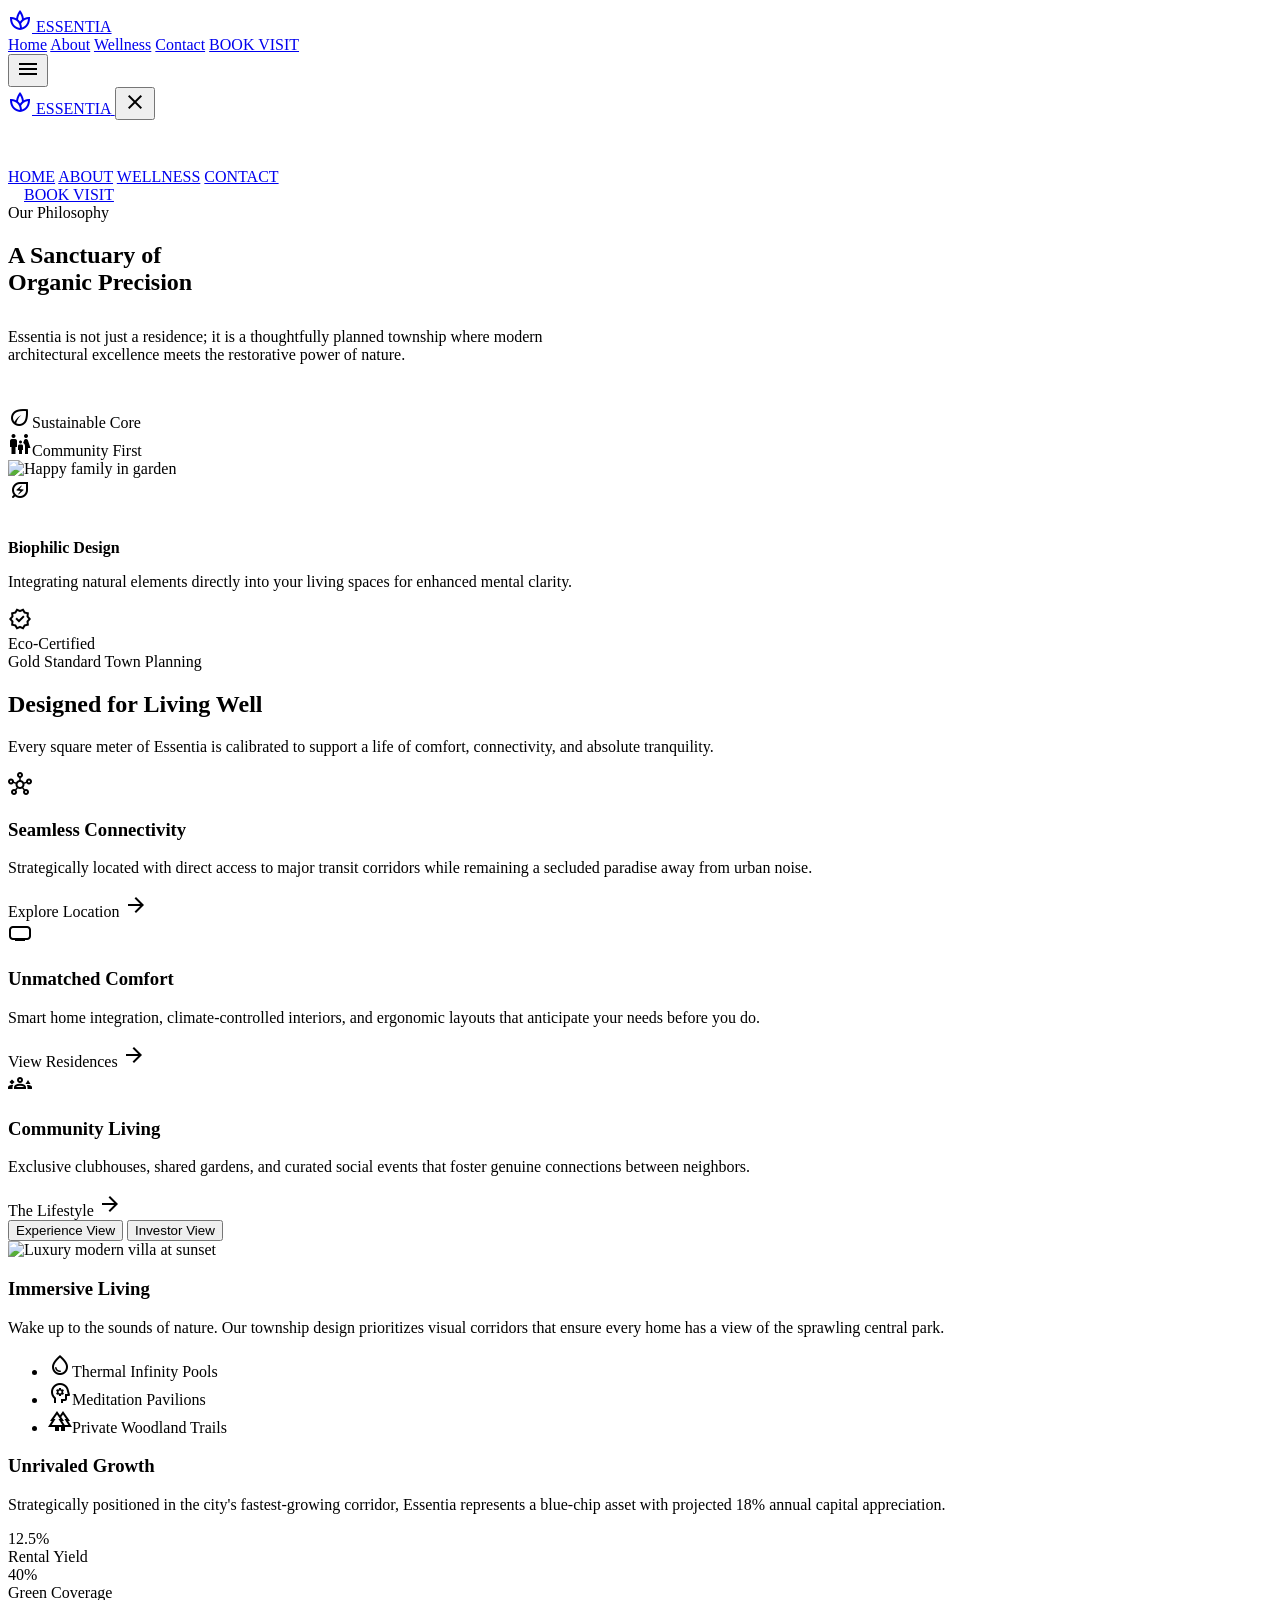
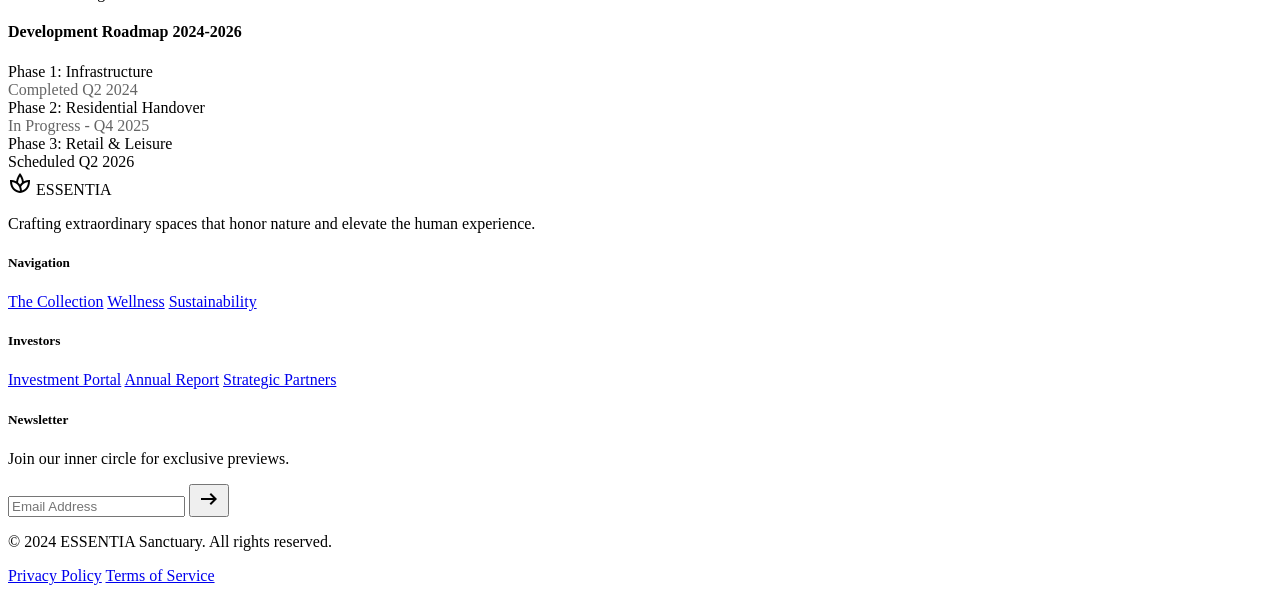
==== About.html @ ce17d2ce "Intial Commit" ====
<!DOCTYPE html>
<html lang="en">
<head>
  <meta charset="utf-8">
  <meta name="viewport" content="width=device-width, initial-scale=1.0">
  <title>ESSENTIA - Thoughtfully Planned Sanctuary</title>
  <!-- Design reference: assets/images/about.png -->
  <link rel="preconnect" href="https://fonts.googleapis.com">
  <link rel="preconnect" href="https://fonts.gstatic.com" crossorigin>
  <link href="https://fonts.googleapis.com/css2?family=Playfair+Display:wght@600;700&family=Montserrat:wght@400;500;600&display=swap" rel="stylesheet">
  <link href="https://fonts.googleapis.com/css2?family=Material+Symbols+Outlined:wght,FILL@100..700,0..1&display=swap" rel="stylesheet">
  <link rel="stylesheet" href="style.css">
</head>
<body class="page-about" data-page="about">

  <header class="site-header glass-nav">
    <nav class="nav-inner" aria-label="Main navigation">
      <a href="index.html" class="nav-logo">
        <span class="material-symbols-outlined icon-md text-primary">spa</span>
        <span class="nav-brand text-headline-md" style="font-size: var(--text-headline-md);">ESSENTIA</span>
      </a>
      <div class="nav-links">
        <a href="index.html" class="nav-link">Home</a>
        <a href="About.html" class="nav-link is-active">About</a>
        <a href="Amenities.html" class="nav-link">Wellness</a>
        <a href="contanct.html" class="nav-link">Contact</a>
        <a href="contanct.html" class="btn btn-primary nav-cta">BOOK VISIT</a>
      </div>
      <button type="button" class="menu-toggle" id="menu-toggle" aria-label="Open menu">
        <span class="material-symbols-outlined icon-md">menu</span>
      </button>
    </nav>
  </header>

  <div class="mobile-drawer" id="mobile-drawer">
    <div class="drawer-backdrop" id="drawer-backdrop"></div>
    <div class="drawer-panel" id="drawer-panel">
      <div>
        <div class="flex justify-between items-center" style="margin-bottom: 48px;">
          <a href="index.html" class="nav-logo">
            <span class="material-symbols-outlined icon-md text-primary">spa</span>
            <span class="nav-brand nav-brand--sm">ESSENTIA</span>
          </a>
          <button type="button" class="drawer-close" id="drawer-close" aria-label="Close menu">
            <span class="material-symbols-outlined icon-md">close</span>
          </button>
        </div>
        <nav class="drawer-nav">
          <a href="index.html" class="nav-link">HOME</a>
          <a href="About.html" class="nav-link is-active">ABOUT</a>
          <a href="Amenities.html" class="nav-link">WELLNESS</a>
          <a href="contanct.html" class="nav-link">CONTACT</a>
        </nav>
      </div>
      <a href="contanct.html" class="btn btn-primary" style="width:100%; padding: 16px;">BOOK VISIT</a>
    </div>
  </div>

  <main>
    <section class="container about-hero-grid" aria-labelledby="about-hero-heading">
      <div class="about-hero__text">
        <span class="text-label text-gold uppercase tracking-widest" style="display:block; margin-bottom: 16px;">Our Philosophy</span>
        <h1 id="about-hero-heading" class="text-display-lg text-primary" style="margin-bottom: 32px;">
          A Sanctuary of <br>
          <span class="italic font-light">Organic Precision</span>
        </h1>
        <p class="text-body-lg text-muted" style="max-width: 36rem; margin-bottom: 40px;">Essentia is not just a residence; it is a thoughtfully planned township where modern architectural excellence meets the restorative power of nature.</p>
        <div class="about-hero__badges">
          <div class="badge-pill"><span class="material-symbols-outlined text-primary">eco</span><span class="text-label">Sustainable Core</span></div>
          <div class="badge-pill"><span class="material-symbols-outlined text-primary">family_restroom</span><span class="text-label">Community First</span></div>
        </div>
      </div>
      <div class="about-visual">
        <div class="about-visual__frame">
          <img src="https://lh3.googleusercontent.com/aida-public/[base64]" alt="Happy family in garden">
          <div class="hero-gradient inset-0 absolute"></div>
        </div>
        <aside class="float-card float-card--left glass-card">
          <span class="material-symbols-outlined icon-xl text-gold" style="margin-bottom: 16px;">energy_savings_leaf</span>
          <h4 class="text-headline-md text-primary" style="font-size: var(--text-body-lg); margin-bottom: 8px;">Biophilic Design</h4>
          <p class="text-caption text-muted">Integrating natural elements directly into your living spaces for enhanced mental clarity.</p>
        </aside>
        <aside class="float-card float-card--right glass-card">
          <div class="flex items-center gap-4">
            <div class="float-card__icon-circle"><span class="material-symbols-outlined">verified</span></div>
            <div>
              <div class="text-label text-primary">Eco-Certified</div>
              <div class="text-caption text-secondary">Gold Standard Town Planning</div>
            </div>
          </div>
        </aside>
      </div>
    </section>

    <section class="pillars-section section" aria-labelledby="pillars-heading">
      <div class="container">
        <header class="pillars-header">
          <h2 id="pillars-heading" class="text-headline-lg text-primary">Designed for Living Well</h2>
          <p class="text-body-lg text-muted">Every square meter of Essentia is calibrated to support a life of comfort, connectivity, and absolute tranquility.</p>
        </header>
        <div class="grid grid-3">
          <article class="pillar-card">
            <div class="icon-circle"><span class="material-symbols-outlined icon-md">hub</span></div>
            <h3 class="text-headline-md text-primary">Seamless Connectivity</h3>
            <p class="text-body-md">Strategically located with direct access to major transit corridors while remaining a secluded paradise away from urban noise.</p>
            <div class="pillar-link">Explore Location <span class="material-symbols-outlined">arrow_forward</span></div>
          </article>
          <article class="pillar-card">
            <div class="icon-circle"><span class="material-symbols-outlined icon-md">home_max</span></div>
            <h3 class="text-headline-md text-primary">Unmatched Comfort</h3>
            <p class="text-body-md">Smart home integration, climate-controlled interiors, and ergonomic layouts that anticipate your needs before you do.</p>
            <div class="pillar-link">View Residences <span class="material-symbols-outlined">arrow_forward</span></div>
          </article>
          <article class="pillar-card">
            <div class="icon-circle"><span class="material-symbols-outlined icon-md">groups_3</span></div>
            <h3 class="text-headline-md text-primary">Community Living</h3>
            <p class="text-body-md">Exclusive clubhouses, shared gardens, and curated social events that foster genuine connections between neighbors.</p>
            <div class="pillar-link">The Lifestyle <span class="material-symbols-outlined">arrow_forward</span></div>
          </article>
        </div>
      </div>
    </section>

    <section class="about-toggle-section" aria-labelledby="toggle-heading">
      <div class="flex flex-col items-center">
        <div class="toggle-slider-wrap">
          <div class="toggle-slider-bg" id="toggle-bg"></div>
          <button type="button" class="toggle-slider-btn is-active" id="btn-experience">Experience View</button>
          <button type="button" class="toggle-slider-btn" id="btn-investor">Investor View</button>
        </div>
        <div class="toggle-split w-full" id="content-experience">
          <div class="toggle-split__image">
            <img src="https://lh3.googleusercontent.com/aida-public/[base64]" alt="Luxury modern villa at sunset">
          </div>
          <div class="toggle-split__content toggle-split__content--pad">
            <h3 class="text-headline-lg text-primary">Immersive Living</h3>
            <p class="text-body-lg text-muted">Wake up to the sounds of nature. Our township design prioritizes visual corridors that ensure every home has a view of the sprawling central park.</p>
            <ul class="feature-list">
              <li><span class="material-symbols-outlined text-gold">water_drop</span><span class="text-body-md">Thermal Infinity Pools</span></li>
              <li><span class="material-symbols-outlined text-gold">psychology</span><span class="text-body-md">Meditation Pavilions</span></li>
              <li><span class="material-symbols-outlined text-gold">forest</span><span class="text-body-md">Private Woodland Trails</span></li>
            </ul>
          </div>
        </div>
        <div class="toggle-split w-full is-hidden" id="content-investor">
          <div class="toggle-split__content toggle-split__text-col toggle-split__content--pad-right">
            <h3 class="text-headline-lg text-primary">Unrivaled Growth</h3>
            <p class="text-body-lg text-muted">Strategically positioned in the city's fastest-growing corridor, Essentia represents a blue-chip asset with projected 18% annual capital appreciation.</p>
            <div class="investor-stats">
              <div class="investor-stat-box"><div class="value">12.5%</div><div class="text-caption text-muted uppercase">Rental Yield</div></div>
              <div class="investor-stat-box"><div class="value">40%</div><div class="text-caption text-muted uppercase">Green Coverage</div></div>
            </div>
          </div>
          <div class="toggle-split__image toggle-split__image-col">
            <div class="roadmap-panel">
              <div class="roadmap-inner">
                <h4 class="text-label">Development Roadmap 2024-2026</h4>
                <div class="timeline-item">
                  <span class="timeline-dot"></span>
                  <div class="timeline-title text-label">Phase 1: Infrastructure</div>
                  <div class="text-caption" style="opacity:0.6;">Completed Q2 2024</div>
                </div>
                <div class="timeline-item is-active">
                  <span class="timeline-dot"></span>
                  <div class="timeline-title text-label">Phase 2: Residential Handover</div>
                  <div class="text-caption" style="opacity:0.6;">In Progress - Q4 2025</div>
                </div>
                <div class="timeline-item is-dim">
                  <span class="timeline-dot"></span>
                  <div class="timeline-title text-label">Phase 3: Retail &amp; Leisure</div>
                  <div class="text-caption">Scheduled Q2 2026</div>
                </div>
              </div>
            </div>
          </div>
        </div>
      </div>
    </section>
  </main>

  <footer class="site-footer">
    <div class="container footer-grid grid grid-footer">
      <div class="flex flex-col gap-6">
        <div class="nav-logo">
          <span class="material-symbols-outlined icon-sm text-primary">spa</span>
          <span class="text-headline-md text-primary">ESSENTIA</span>
        </div>
        <p class="text-body-md text-secondary">Crafting extraordinary spaces that honor nature and elevate the human experience.</p>
      </div>
      <div>
        <h5 class="text-label text-primary">Navigation</h5>
        <nav class="flex flex-col gap-2" style="margin-top: 16px;">
          <a href="index.html" class="text-body-md text-secondary">The Collection</a>
          <a href="Amenities.html" class="text-body-md text-secondary">Wellness</a>
          <a href="About.html" class="text-body-md text-secondary">Sustainability</a>
        </nav>
      </div>
      <div>
        <h5 class="text-label text-primary">Investors</h5>
        <nav class="flex flex-col gap-2" style="margin-top: 16px;">
          <a href="#" class="text-body-md text-secondary">Investment Portal</a>
          <a href="#" class="text-body-md text-secondary">Annual Report</a>
          <a href="#" class="text-body-md text-secondary">Strategic Partners</a>
        </nav>
      </div>
      <div>
        <h5 class="text-label text-primary">Newsletter</h5>
        <p class="text-caption text-secondary" style="margin: 16px 0;">Join our inner circle for exclusive previews.</p>
        <div class="footer-input-wrap">
          <input type="email" class="footer-input" placeholder="Email Address" aria-label="Email">
          <button type="button" class="footer-input-btn"><span class="material-symbols-outlined">arrow_right_alt</span></button>
        </div>
      </div>
    </div>
    <div class="container footer-bottom footer-bottom--flex">
      <p class="text-caption text-secondary">© 2024 ESSENTIA Sanctuary. All rights reserved.</p>
      <div class="flex gap-6">
        <a href="#" class="text-caption text-secondary">Privacy Policy</a>
        <a href="#" class="text-caption text-secondary">Terms of Service</a>
      </div>
    </div>
  </footer>

  <script src="script.js"></script>
</body>
</html>
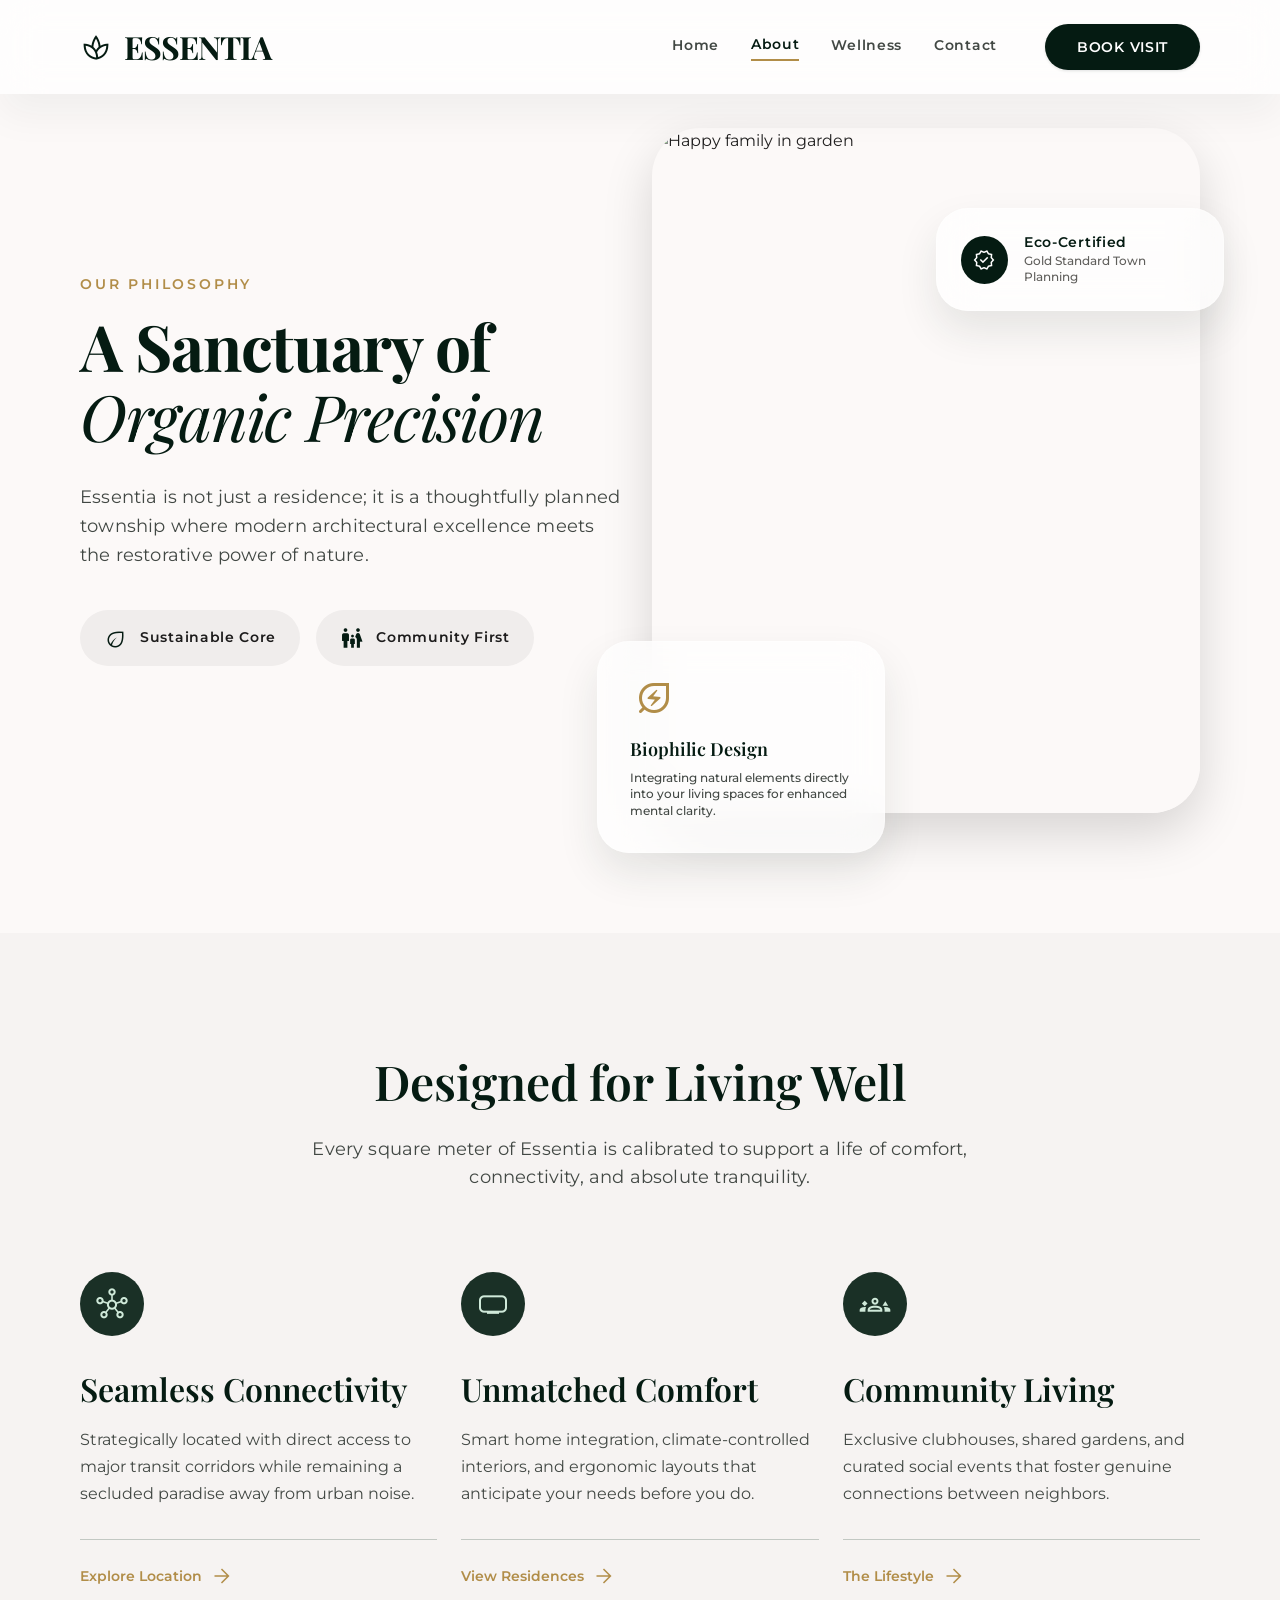
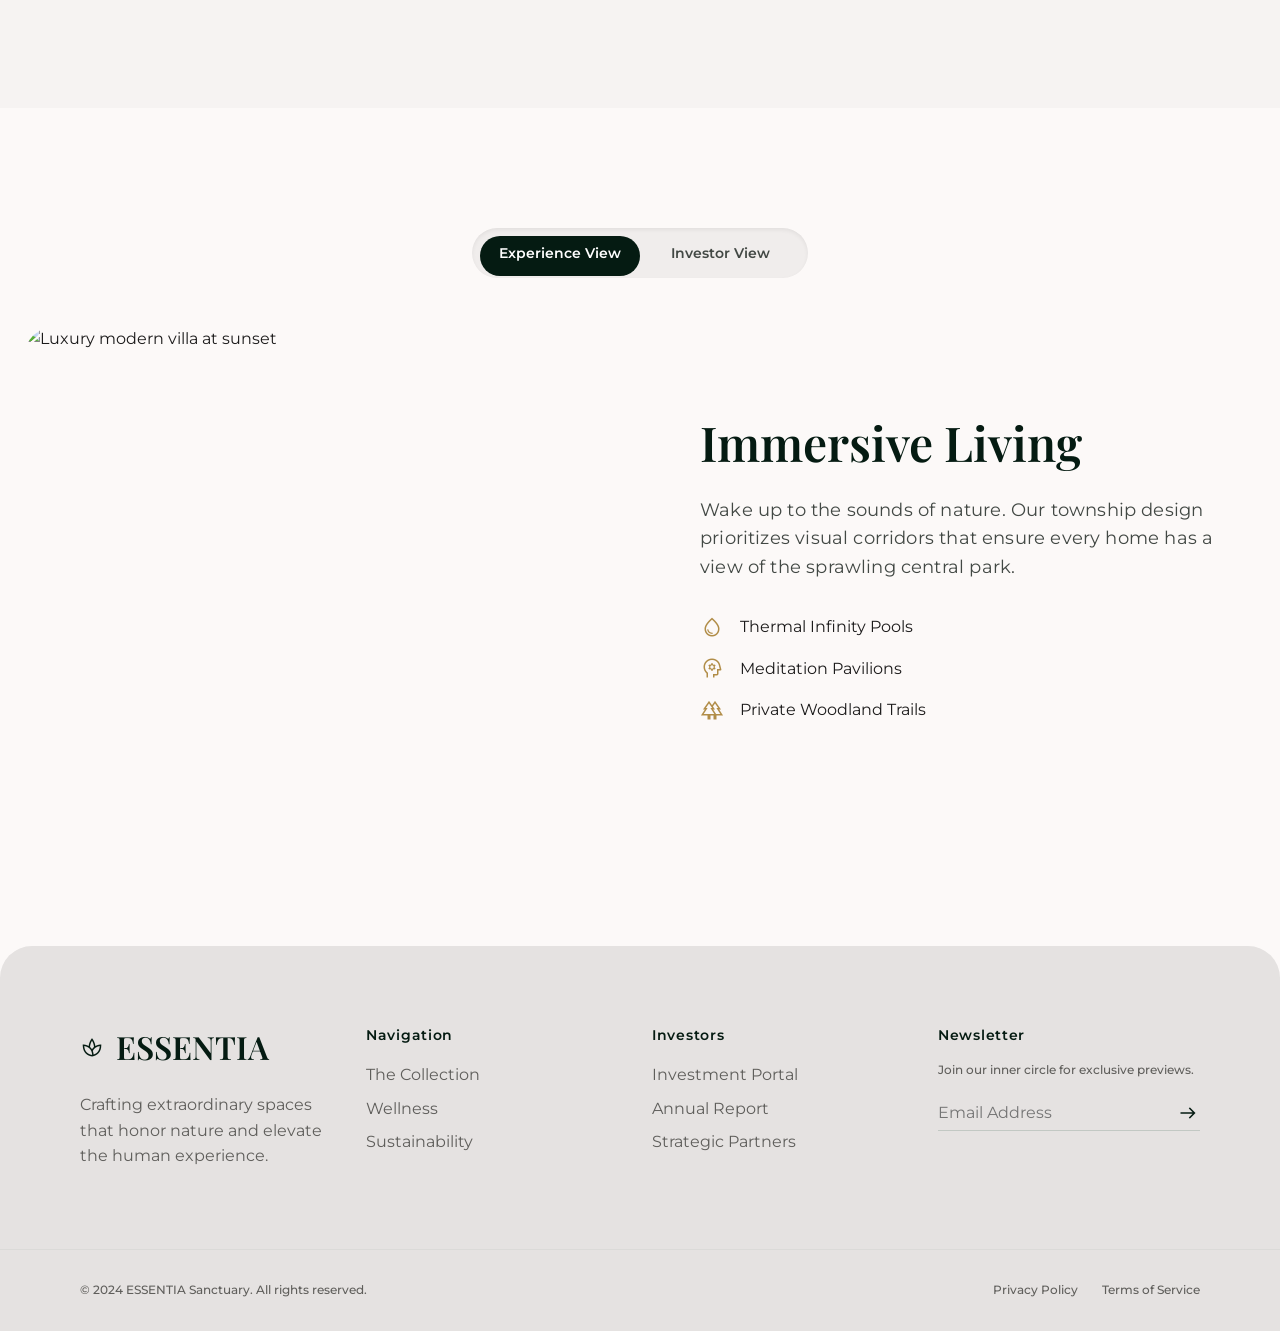
==== commit 3ea78308: "Added css links" ====
--- a/About.html
+++ b/About.html
@@ -9,7 +9,7 @@
   <link rel="preconnect" href="https://fonts.gstatic.com" crossorigin>
   <link href="https://fonts.googleapis.com/css2?family=Playfair+Display:wght@600;700&family=Montserrat:wght@400;500;600&display=swap" rel="stylesheet">
   <link href="https://fonts.googleapis.com/css2?family=Material+Symbols+Outlined:wght,FILL@100..700,0..1&display=swap" rel="stylesheet">
-  <link rel="stylesheet" href="style.css">
+  <link rel="stylesheet" href="./css/style.css">
 </head>
 <body class="page-about" data-page="about">
 
--- a/css/style.css
+++ b/css/style.css
@@ -0,0 +1,1925 @@
+/* ============================================
+   ESSENTIA — Plain CSS (Stitch / Figma design)
+   Reference mockups: assets/images/home.png,
+   about.png, Amenities.png, contanct.png
+   ============================================ */
+
+/* --- Design tokens --- */
+:root {
+  --surface: #fcf9f8;
+  --background: #fcf9f8;
+  --surface-container-low: #f6f3f2;
+  --surface-container: #f0edec;
+  --surface-container-high: #ebe7e7;
+  --surface-container-highest: #e5e2e1;
+  --on-surface: #1c1b1b;
+  --on-surface-variant: #424844;
+  --on-background: #1c1b1b;
+  --primary: #051b12;
+  --on-primary: #ffffff;
+  --primary-container: #1a3026;
+  --on-primary-container: #80988b;
+  --primary-fixed: #cfe9d9;
+  --primary-fixed-dim: #b3ccbe;
+  --on-primary-fixed: #092016;
+  --secondary: #5f5e5b;
+  --secondary-fixed-dim: #c9c6c2;
+  --tertiary-fixed-dim: #e9c176;
+  --on-tertiary-container: #b18d48;
+  --outline: #727974;
+  --outline-variant: #c2c8c3;
+  --whatsapp: #25d366;
+
+  --font-display: "Playfair Display", Georgia, serif;
+  --font-body: "Montserrat", Arial, sans-serif;
+
+  --text-display-lg: 64px;
+  --text-display-mobile: 40px;
+  --text-headline-lg: 48px;
+  --text-headline-md: 32px;
+  --text-body-lg: 18px;
+  --text-body-md: 16px;
+  --text-label: 14px;
+  --text-caption: 12px;
+
+  --margin-mobile: 24px;
+  --margin-desktop: 80px;
+  --gutter: 24px;
+  --section-gap-lg: 120px;
+  --section-gap-md: 80px;
+  --container-max: 1440px;
+
+  --radius: 1rem;
+  --radius-lg: 2rem;
+  --radius-xl: 3rem;
+  --radius-full: 9999px;
+
+  --shadow-nav: 0 20px 40px rgba(26, 48, 38, 0.05);
+  --shadow-card: 0 20px 40px rgba(26, 48, 38, 0.1);
+  --transition: 0.3s ease;
+}
+
+/* --- Reset & base --- */
+*,
+*::before,
+*::after {
+  box-sizing: border-box;
+  margin: 0;
+  padding: 0;
+}
+
+html {
+  scroll-behavior: smooth;
+}
+
+body {
+  font-family: var(--font-body);
+  font-size: var(--text-body-md);
+  line-height: 1.6;
+  color: var(--on-surface);
+  background-color: var(--background);
+  overflow-x: hidden;
+}
+
+img {
+  max-width: 100%;
+  height: auto;
+  display: block;
+}
+
+a {
+  color: inherit;
+  text-decoration: none;
+}
+
+button,
+input,
+select {
+  font-family: inherit;
+  font-size: inherit;
+}
+
+ul {
+  list-style: none;
+}
+
+::selection {
+  background-color: var(--on-tertiary-container);
+  color: var(--on-primary);
+}
+
+/* --- Typography --- */
+.text-display-lg {
+  font-family: var(--font-display);
+  font-size: var(--text-display-mobile);
+  font-weight: 700;
+  line-height: 1.2;
+  letter-spacing: -0.01em;
+}
+
+.text-headline-lg {
+  font-family: var(--font-display);
+  font-size: var(--text-headline-lg);
+  font-weight: 600;
+  line-height: 1.2;
+}
+
+.text-headline-md {
+  font-family: var(--font-display);
+  font-size: var(--text-headline-md);
+  font-weight: 600;
+  line-height: 1.3;
+}
+
+.text-body-lg {
+  font-size: var(--text-body-lg);
+  line-height: 1.6;
+  letter-spacing: 0.01em;
+}
+
+.text-body-md {
+  font-size: var(--text-body-md);
+  line-height: 1.6;
+}
+
+.text-label {
+  font-size: var(--text-label);
+  font-weight: 600;
+  line-height: 1.4;
+  letter-spacing: 0.05em;
+}
+
+.text-caption {
+  font-size: var(--text-caption);
+  font-weight: 500;
+  line-height: 1.4;
+}
+
+.text-primary { color: var(--primary); }
+.text-secondary { color: var(--secondary); }
+.text-white { color: var(--on-primary); }
+.text-gold { color: var(--on-tertiary-container); }
+.text-muted { color: var(--on-surface-variant); }
+.text-on-primary-fixed { color: var(--primary-fixed); }
+.text-on-primary-container { color: var(--on-primary-container); }
+
+.italic { font-style: italic; }
+.font-normal { font-weight: 400; }
+.font-light { font-weight: 400; }
+.font-semibold { font-weight: 600; }
+.font-bold { font-weight: 700; }
+.uppercase { text-transform: uppercase; }
+.tracking-tight { letter-spacing: -0.02em; }
+.tracking-tighter { letter-spacing: -0.03em; }
+.tracking-widest { letter-spacing: 0.2em; }
+.tracking-wider { letter-spacing: 0.1em; }
+.text-center { text-align: center; }
+
+/* --- Icons --- */
+.material-symbols-outlined {
+  font-variation-settings: "FILL" 0, "wght" 300, "GRAD" 0, "opsz" 24;
+  display: inline-block;
+  line-height: 1;
+  vertical-align: middle;
+}
+
+.material-symbols-outlined.icon-filled {
+  font-variation-settings: "FILL" 1, "wght" 300, "GRAD" 0, "opsz" 24;
+}
+
+.icon-sm { font-size: 24px; }
+.icon-md { font-size: 32px; }
+.icon-lg { font-size: 40px; }
+.icon-xl { font-size: 48px; }
+.icon-hero { font-size: 96px; }
+
+/* --- Layout helpers --- */
+.container {
+  width: 100%;
+  max-width: var(--container-max);
+  margin-left: auto;
+  margin-right: auto;
+  padding-left: var(--margin-mobile);
+  padding-right: var(--margin-mobile);
+}
+
+.section {
+  padding-top: var(--section-gap-lg);
+  padding-bottom: var(--section-gap-lg);
+}
+
+.section-md {
+  padding-top: var(--section-gap-md);
+  padding-bottom: var(--section-gap-md);
+}
+
+.flex { display: flex; }
+.flex-col { flex-direction: column; }
+.flex-wrap { flex-wrap: wrap; }
+.items-center { align-items: center; }
+.items-end { align-items: flex-end; }
+.justify-center { justify-content: center; }
+.justify-between { justify-content: space-between; }
+.gap-2 { gap: 8px; }
+.gap-3 { gap: 12px; }
+.gap-4 { gap: 16px; }
+.gap-6 { gap: 24px; }
+.gap-8 { gap: 32px; }
+.gap-10 { gap: 40px; }
+.gap-12 { gap: 48px; }
+
+.grid {
+  display: grid;
+  gap: var(--gutter);
+}
+
+.grid-2 { grid-template-columns: 1fr; }
+.grid-3 { grid-template-columns: 1fr; }
+.grid-4 { grid-template-columns: 1fr 1fr; }
+.grid-footer { grid-template-columns: 1fr; }
+
+.is-hidden { display: none !important; }
+
+.relative { position: relative; }
+.absolute { position: absolute; }
+.inset-0 {
+  top: 0;
+  right: 0;
+  bottom: 0;
+  left: 0;
+}
+
+.w-full { width: 100%; }
+
+.about-toggle-section .toggle-split + .toggle-split {
+  margin-top: 0;
+}
+.h-full { height: 100%; }
+.min-h-screen { min-height: 100vh; }
+.overflow-hidden { overflow: hidden; }
+
+/* --- Glass & effects --- */
+.glass-card {
+  background: rgba(255, 255, 255, 0.7);
+  backdrop-filter: blur(20px);
+  -webkit-backdrop-filter: blur(20px);
+  border: 1px solid rgba(255, 255, 255, 0.3);
+}
+
+.glass-nav {
+  background: rgba(255, 255, 255, 0.7);
+  backdrop-filter: blur(20px);
+  -webkit-backdrop-filter: blur(20px);
+  box-shadow: var(--shadow-nav);
+}
+
+.hero-gradient {
+  background: linear-gradient(180deg, rgba(252, 249, 248, 0) 0%, rgba(252, 249, 248, 1) 100%);
+}
+
+.forest-gradient {
+  background:
+    radial-gradient(circle at top right, rgba(26, 48, 38, 0.03) 0%, transparent 70%),
+    radial-gradient(circle at bottom left, rgba(179, 204, 190, 0.05) 0%, transparent 70%);
+}
+
+.masterplan-texture {
+  background-image: radial-gradient(#ffffff 1px, transparent 1px);
+  background-size: 40px 40px;
+}
+
+.marker-pulse::after {
+  content: "";
+  position: absolute;
+  width: 100%;
+  height: 100%;
+  border-radius: 50%;
+  background: var(--on-tertiary-container);
+  animation: pulse 2s infinite;
+  z-index: -1;
+}
+
+@keyframes pulse {
+  0% { transform: scale(1); opacity: 0.8; }
+  100% { transform: scale(3); opacity: 0; }
+}
+
+@keyframes bounce {
+  0%, 100% { transform: translateY(0); }
+  50% { transform: translateY(-8px); }
+}
+
+@keyframes fadeIn {
+  from { opacity: 0; }
+  to { opacity: 1; }
+}
+
+.animate-bounce { animation: bounce 2s infinite; }
+.animate-fade-in { animation: fadeIn 1s ease; }
+
+/* --- Buttons --- */
+.btn {
+  display: inline-block;
+  font-size: var(--text-label);
+  font-weight: 600;
+  letter-spacing: 0.05em;
+  border: none;
+  border-radius: var(--radius-full);
+  cursor: pointer;
+  transition: all var(--transition);
+  text-align: center;
+}
+
+.btn:active { transform: scale(0.95); }
+
+.btn-primary {
+  background-color: var(--primary);
+  color: var(--on-primary);
+  padding: 12px 32px;
+  box-shadow: 0 1px 3px rgba(5, 27, 18, 0.12);
+}
+
+.btn-primary:hover {
+  background-color: var(--primary-container);
+}
+
+.btn-primary-lg {
+  padding: 20px 40px;
+}
+
+.btn-white {
+  background-color: var(--on-primary);
+  color: var(--primary);
+  padding: 20px 40px;
+  box-shadow: 0 10px 25px rgba(0, 0, 0, 0.15);
+}
+
+.btn-white:hover {
+  background-color: var(--on-tertiary-container);
+  color: var(--on-primary);
+}
+
+.btn-outline-white {
+  background: transparent;
+  color: var(--on-primary);
+  border: 1px solid rgba(255, 255, 255, 0.5);
+  padding: 20px 40px;
+  backdrop-filter: blur(12px);
+}
+
+.btn-outline-white:hover {
+  background: rgba(255, 255, 255, 0.1);
+}
+
+.btn-outline-gold {
+  background: transparent;
+  color: var(--on-tertiary-container);
+  border: 2px solid var(--on-tertiary-container);
+  padding: 20px 48px;
+  font-size: var(--text-body-lg);
+}
+
+.btn-outline-gold:hover {
+  background-color: var(--on-tertiary-container);
+  color: var(--primary);
+}
+
+.btn-whatsapp {
+  background-color: var(--whatsapp);
+  color: var(--on-primary);
+  padding: 16px 32px;
+  display: inline-flex;
+  align-items: center;
+  gap: 12px;
+  box-shadow: 0 10px 25px rgba(37, 211, 102, 0.3);
+}
+
+.btn-whatsapp:hover {
+  box-shadow: 0 10px 30px rgba(37, 211, 102, 0.4);
+}
+
+.btn-call {
+  background: var(--on-primary);
+  color: var(--primary);
+  border: 1px solid rgba(5, 27, 18, 0.1);
+  padding: 16px 32px;
+  display: inline-flex;
+  align-items: center;
+  gap: 12px;
+  box-shadow: 0 1px 4px rgba(0, 0, 0, 0.08);
+}
+
+.btn-submit {
+  width: 100%;
+  background-color: var(--primary);
+  color: var(--on-primary);
+  padding: 20px;
+  border-radius: var(--radius);
+  text-transform: uppercase;
+  letter-spacing: 0.1em;
+  margin-top: 32px;
+}
+
+.btn-submit:hover {
+  background-color: var(--primary-container);
+}
+
+/* --- Header & navigation --- */
+.site-header {
+  position: fixed;
+  top: 0;
+  left: 0;
+  width: 100%;
+  z-index: 100;
+}
+
+.site-header.scrolled {
+  box-shadow: var(--shadow-nav);
+}
+
+.site-header.scrolled .nav-inner {
+  padding-top: 16px;
+  padding-bottom: 16px;
+}
+
+.nav-inner {
+  display: flex;
+  justify-content: space-between;
+  align-items: center;
+  padding: 16px var(--margin-mobile);
+  max-width: var(--container-max);
+  margin: 0 auto;
+  transition: padding var(--transition);
+}
+
+.nav-logo {
+  display: flex;
+  align-items: center;
+  gap: 12px;
+}
+
+.nav-logo img {
+  width: 40px;
+  height: 40px;
+  object-fit: contain;
+}
+
+.nav-logo--sm img {
+  width: 32px;
+  height: 32px;
+}
+
+.nav-brand {
+  font-family: var(--font-display);
+  font-size: var(--text-display-mobile);
+  font-weight: 700;
+  letter-spacing: -0.03em;
+  color: var(--primary);
+}
+
+.nav-brand--sm {
+  font-size: 24px;
+}
+
+.nav-brand--contact {
+  font-size: 28px;
+}
+
+.nav-links {
+  display: none;
+  align-items: center;
+  gap: 32px;
+}
+
+.nav-link {
+  font-size: var(--text-label);
+  font-weight: 600;
+  letter-spacing: 0.05em;
+  color: var(--on-surface-variant);
+  transition: color var(--transition);
+  padding-bottom: 4px;
+}
+
+.nav-link:hover {
+  color: var(--on-tertiary-container);
+}
+
+.nav-link.is-active {
+  color: var(--primary);
+  border-bottom: 2px solid var(--on-tertiary-container);
+}
+
+.nav-cta {
+  margin-left: 16px;
+}
+
+.menu-toggle {
+  display: block;
+  background: none;
+  border: none;
+  color: var(--primary);
+  padding: 8px;
+  cursor: pointer;
+}
+
+/* Mobile drawer */
+.mobile-drawer {
+  position: fixed;
+  inset: 0;
+  z-index: 200;
+  display: flex;
+  justify-content: flex-end;
+  pointer-events: none;
+  opacity: 0;
+  transition: opacity var(--transition);
+}
+
+.mobile-drawer.is-open {
+  pointer-events: auto;
+  opacity: 1;
+}
+
+.drawer-backdrop {
+  position: absolute;
+  inset: 0;
+  background: rgba(5, 27, 18, 0.2);
+  backdrop-filter: blur(4px);
+  cursor: pointer;
+}
+
+.drawer-panel {
+  position: relative;
+  width: 80%;
+  max-width: 384px;
+  height: 100%;
+  background: var(--surface);
+  box-shadow: -10px 0 40px rgba(0, 0, 0, 0.15);
+  padding: 32px;
+  display: flex;
+  flex-direction: column;
+  justify-content: space-between;
+  transform: translateX(100%);
+  transition: transform var(--transition);
+}
+
+.mobile-drawer.is-open .drawer-panel {
+  transform: translateX(0);
+}
+
+.drawer-nav {
+  display: flex;
+  flex-direction: column;
+  gap: 24px;
+}
+
+.drawer-nav .nav-link {
+  align-self: flex-start;
+}
+
+.drawer-close {
+  background: none;
+  border: none;
+  color: var(--primary);
+  padding: 8px;
+  cursor: pointer;
+}
+
+/* --- Footer --- */
+.site-footer {
+  background-color: var(--surface-container-highest);
+  border-radius: var(--radius-lg) var(--radius-lg) 0 0;
+}
+
+.site-footer--dark {
+  background-color: var(--primary-container);
+}
+
+.footer-grid {
+  padding-top: var(--section-gap-md);
+  padding-bottom: var(--section-gap-md);
+}
+
+.footer-bottom {
+  border-top: 1px solid rgba(194, 200, 195, 0.3);
+  padding: 32px var(--margin-mobile);
+  text-align: center;
+}
+
+.footer-bottom--flex {
+  display: flex;
+  flex-direction: column;
+  align-items: center;
+  gap: 16px;
+}
+
+.footer-input-wrap {
+  position: relative;
+}
+
+.footer-input {
+  width: 100%;
+  background: transparent;
+  border: none;
+  border-bottom: 1px solid var(--outline-variant);
+  padding: 8px 32px 8px 0;
+  outline: none;
+}
+
+.footer-input:focus {
+  border-bottom-color: var(--on-tertiary-container);
+}
+
+.footer-input-btn {
+  position: absolute;
+  right: 0;
+  top: 50%;
+  transform: translateY(-50%);
+  background: none;
+  border: none;
+  color: var(--primary);
+  cursor: pointer;
+}
+
+/* --- Forms --- */
+.form-card {
+  padding: 24px;
+  border-radius: var(--radius-xl);
+  border: 1px solid rgba(255, 255, 255, 0.4);
+  box-shadow: 0 20px 50px rgba(26, 48, 38, 0.12);
+}
+
+.form-group {
+  margin-bottom: 32px;
+}
+
+.form-group label {
+  display: block;
+  font-size: var(--text-label);
+  font-weight: 600;
+  color: var(--on-tertiary-container);
+  margin-bottom: 8px;
+  letter-spacing: 0.05em;
+}
+
+.form-input {
+  width: 100%;
+  background: transparent;
+  border: none;
+  border-bottom: 1px solid var(--outline-variant);
+  padding: 12px 0;
+  color: var(--primary);
+  outline: none;
+  transition: border-color var(--transition), box-shadow var(--transition);
+}
+
+.form-input:focus {
+  border-bottom-color: var(--on-tertiary-container);
+  box-shadow: 0 4px 6px -1px rgba(177, 141, 72, 0.1);
+}
+
+.form-input::placeholder {
+  color: rgba(114, 121, 116, 0.5);
+}
+
+.form-select-wrap {
+  position: relative;
+}
+
+.form-select {
+  appearance: none;
+  cursor: pointer;
+  padding-right: 32px;
+}
+
+.select-arrow {
+  position: absolute;
+  right: 0;
+  bottom: 12px;
+  pointer-events: none;
+  color: var(--outline);
+}
+
+/* --- Toggle (Experience / Investor) --- */
+.toggle-pill {
+  display: inline-flex;
+  padding: 4px;
+  background: var(--on-primary);
+  border-radius: var(--radius-full);
+  box-shadow: inset 0 2px 4px rgba(0, 0, 0, 0.06);
+  margin-bottom: 48px;
+}
+
+.toggle-pill--surface {
+  background: var(--surface-container);
+}
+
+.toggle-btn {
+  padding: 12px 32px;
+  border: none;
+  border-radius: var(--radius-full);
+  background: transparent;
+  color: var(--on-surface-variant);
+  font-size: var(--text-label);
+  font-weight: 600;
+  cursor: pointer;
+  transition: all var(--transition);
+}
+
+.toggle-btn.is-active {
+  background: var(--primary);
+  color: var(--on-primary);
+  box-shadow: 0 2px 8px rgba(5, 27, 18, 0.2);
+}
+
+.toggle-slider-wrap {
+  display: inline-flex;
+  position: relative;
+  padding: 8px;
+  background: var(--surface-container);
+  border-radius: var(--radius-full);
+  box-shadow: inset 0 2px 4px rgba(0, 0, 0, 0.06);
+  margin-bottom: 48px;
+}
+
+.toggle-slider-bg {
+  position: absolute;
+  height: 40px;
+  width: 160px;
+  background: var(--primary);
+  border-radius: var(--radius-full);
+  top: 8px;
+  left: 8px;
+  transition: transform 0.5s ease;
+}
+
+.toggle-slider-bg.is-investor {
+  transform: translateX(100%);
+}
+
+.toggle-slider-btn {
+  position: relative;
+  z-index: 1;
+  width: 160px;
+  padding: 8px 0;
+  border: none;
+  background: transparent;
+  font-size: var(--text-label);
+  font-weight: 600;
+  cursor: pointer;
+  transition: color 0.5s ease;
+}
+
+.toggle-slider-btn.is-active {
+  color: var(--on-primary);
+}
+
+.toggle-slider-btn:not(.is-active) {
+  color: var(--on-surface-variant);
+}
+
+.toggle-content {
+  transition: opacity 0.5s ease, transform 0.5s ease;
+}
+
+.toggle-content.is-fading {
+  opacity: 0;
+  transform: translateY(10px);
+}
+
+/* Masterplan mini toggle */
+.masterplan-toggle {
+  display: flex;
+  padding: 4px;
+  background: rgba(5, 27, 18, 0.4);
+  border-radius: var(--radius-full);
+  border: 1px solid rgba(128, 152, 139, 0.2);
+}
+
+.masterplan-toggle .toggle-btn.is-active {
+  background: var(--on-tertiary-container);
+  color: var(--on-primary);
+}
+
+.masterplan-toggle .toggle-btn:not(.is-active) {
+  color: var(--on-primary-container);
+}
+
+/* ========== HOME PAGE ========== */
+.page-home {
+  background-color: var(--surface);
+}
+
+.hero {
+  position: relative;
+  height: 100vh;
+  width: 100%;
+  display: flex;
+  flex-direction: column;
+  justify-content: center;
+  align-items: center;
+  overflow: hidden;
+}
+
+.hero__bg {
+  position: absolute;
+  inset: 0;
+  z-index: 0;
+}
+
+.hero__bg img {
+  width: 100%;
+  height: 100%;
+  object-fit: cover;
+}
+
+.hero__overlay {
+  position: absolute;
+  inset: 0;
+  background: linear-gradient(
+    to bottom,
+    rgba(5, 27, 18, 0.4),
+    transparent,
+    rgba(5, 27, 18, 0.6)
+  );
+  z-index: 1;
+}
+
+.hero__content {
+  position: relative;
+  z-index: 2;
+  text-align: center;
+  padding: 0 var(--margin-mobile);
+  max-width: 896px;
+}
+
+.hero__eyebrow {
+  display: inline-block;
+  font-size: var(--text-label);
+  color: rgba(255, 255, 255, 0.9);
+  letter-spacing: 0.4em;
+  margin-bottom: 24px;
+}
+
+.hero__title {
+  font-family: var(--font-display);
+  font-size: var(--text-display-mobile);
+  font-weight: 700;
+  color: var(--on-primary);
+  line-height: 1.2;
+  margin-bottom: 16px;
+}
+
+.hero__subtitle {
+  font-size: var(--text-body-lg);
+  color: rgba(255, 255, 255, 0.8);
+  margin-bottom: 48px;
+  max-width: 672px;
+  margin-left: auto;
+  margin-right: auto;
+}
+
+.hero__actions {
+  display: flex;
+  flex-direction: column;
+  gap: 16px;
+  align-items: center;
+}
+
+.hero__scroll {
+  position: absolute;
+  bottom: 40px;
+  left: 50%;
+  transform: translateX(-50%);
+  display: flex;
+  flex-direction: column;
+  align-items: center;
+  gap: 8px;
+  color: rgba(255, 255, 255, 0.6);
+  z-index: 2;
+}
+
+/* Bento grid */
+.bento-section .section-header {
+  text-align: center;
+  margin-bottom: 64px;
+}
+
+.bento-section .section-header h2 {
+  margin-bottom: 16px;
+}
+
+.bento-section .section-header p {
+  max-width: 576px;
+  margin: 0 auto;
+}
+
+.bento-grid {
+  display: grid;
+  grid-template-columns: 1fr;
+  gap: var(--gutter);
+}
+
+.bento-card {
+  border-radius: var(--radius-lg);
+  padding: 40px;
+  display: flex;
+  flex-direction: column;
+  justify-content: space-between;
+  min-height: 400px;
+  overflow: hidden;
+}
+
+.bento-card--light {
+  background: var(--surface-container-low);
+}
+
+.bento-card--dark {
+  background: var(--primary-container);
+  color: var(--on-primary);
+}
+
+.bento-card--dark p {
+  color: var(--primary-fixed-dim);
+}
+
+.bento-card__img-wrap {
+  margin-top: 32px;
+  height: 192px;
+  border-radius: var(--radius-lg);
+  overflow: hidden;
+}
+
+.bento-card__img-wrap img {
+  width: 100%;
+  height: 100%;
+  object-fit: cover;
+  transition: transform 0.7s ease;
+}
+
+.bento-card:hover .bento-card__img-wrap img {
+  transform: scale(1.05);
+}
+
+.bento-card__list {
+  display: flex;
+  flex-direction: column;
+  gap: 16px;
+}
+
+.bento-card__list li {
+  display: flex;
+  align-items: center;
+  gap: 12px;
+}
+
+.bento-wide {
+  grid-column: 1;
+  padding: 48px;
+  position: relative;
+  border: 1px solid rgba(194, 200, 195, 0.3);
+}
+
+.bento-wide__inner {
+  position: relative;
+  z-index: 1;
+  display: flex;
+  flex-direction: column;
+  align-items: center;
+  gap: 48px;
+}
+
+.bento-wide__blob {
+  position: absolute;
+  right: -80px;
+  bottom: -80px;
+  width: 320px;
+  height: 320px;
+  background: rgba(5, 27, 18, 0.05);
+  border-radius: 50%;
+  filter: blur(48px);
+}
+
+.bento-wide__hub {
+  width: 256px;
+  height: 256px;
+  background: rgba(5, 27, 18, 0.05);
+  border-radius: 50%;
+  display: flex;
+  align-items: center;
+  justify-content: center;
+  animation: pulse 3s ease-in-out infinite;
+}
+
+.bento-wide__hub .material-symbols-outlined {
+  font-size: 96px;
+  color: rgba(5, 27, 18, 0.2);
+}
+
+/* Journey section */
+.journey-section {
+  background: var(--surface-container-highest);
+}
+
+.journey-inner {
+  max-width: 896px;
+  margin: 0 auto;
+  padding: 0 var(--margin-mobile);
+  text-align: center;
+}
+
+.journey-inner h2 {
+  margin-bottom: 32px;
+}
+
+.journey-image {
+  border-radius: var(--radius-lg);
+  overflow: hidden;
+  height: 384px;
+  box-shadow: 0 20px 50px rgba(0, 0, 0, 0.15);
+  margin-bottom: 24px;
+}
+
+.journey-image img {
+  width: 100%;
+  height: 100%;
+  object-fit: cover;
+}
+
+.journey-quote {
+  font-size: var(--text-body-lg);
+  font-style: italic;
+}
+
+.stats-grid {
+  display: grid;
+  grid-template-columns: 1fr 1fr;
+  gap: 24px;
+}
+
+.stat-card {
+  background: var(--on-primary);
+  padding: 24px;
+  border-radius: var(--radius-lg);
+  box-shadow: 0 1px 4px rgba(0, 0, 0, 0.06);
+  border: 1px solid rgba(194, 200, 195, 0.2);
+  text-align: left;
+}
+
+.stat-card__value {
+  display: block;
+  font-size: 30px;
+  font-weight: 700;
+  color: var(--on-tertiary-container);
+  margin-bottom: 8px;
+}
+
+.stat-card__label {
+  font-size: var(--text-caption);
+  color: var(--on-surface-variant);
+  text-transform: uppercase;
+  letter-spacing: -0.02em;
+}
+
+/* ========== ABOUT PAGE ========== */
+.page-about main {
+  padding-top: 128px;
+}
+
+.about-hero-grid {
+  display: grid;
+  grid-template-columns: 1fr;
+  gap: var(--gutter);
+  align-items: center;
+  margin-bottom: var(--section-gap-lg);
+}
+
+.about-hero__badges {
+  display: flex;
+  flex-wrap: wrap;
+  gap: 16px;
+}
+
+.badge-pill {
+  display: flex;
+  align-items: center;
+  gap: 12px;
+  background: var(--surface-container);
+  padding: 16px 24px;
+  border-radius: var(--radius-xl);
+}
+
+.about-visual {
+  position: relative;
+  margin-top: 48px;
+}
+
+.about-visual__frame {
+  position: relative;
+  border-radius: var(--radius-xl);
+  overflow: hidden;
+  aspect-ratio: 1;
+  box-shadow: 0 20px 50px rgba(0, 0, 0, 0.15);
+}
+
+.about-visual__frame img {
+  width: 100%;
+  height: 100%;
+  object-fit: cover;
+}
+
+.float-card {
+  display: none;
+  position: absolute;
+  padding: 32px;
+  border-radius: var(--radius-lg);
+  box-shadow: var(--shadow-card);
+  border: 1px solid rgba(255, 255, 255, 0.3);
+  max-width: 288px;
+}
+
+.float-card--left {
+  bottom: -40px;
+  left: -40px;
+}
+
+.float-card--right {
+  top: 80px;
+  right: -24px;
+  padding: 24px;
+}
+
+.float-card__icon-circle {
+  width: 48px;
+  height: 48px;
+  border-radius: 50%;
+  background: var(--primary);
+  color: var(--on-primary);
+  display: flex;
+  align-items: center;
+  justify-content: center;
+}
+
+.pillars-section {
+  background: var(--surface-container-low);
+}
+
+.pillars-header {
+  text-align: center;
+  margin-bottom: 80px;
+}
+
+.pillars-header h2 {
+  margin-bottom: 24px;
+}
+
+.pillars-header p {
+  max-width: 672px;
+  margin: 0 auto;
+}
+
+.pillar-card .icon-circle {
+  width: 64px;
+  height: 64px;
+  border-radius: 50%;
+  background: var(--primary-container);
+  color: var(--primary-fixed);
+  display: flex;
+  align-items: center;
+  justify-content: center;
+  margin-bottom: 32px;
+  transition: transform 0.5s ease;
+}
+
+.pillar-card:hover .icon-circle {
+  transform: rotate(360deg);
+}
+
+.pillar-card h3 {
+  margin-bottom: 16px;
+}
+
+.pillar-card p {
+  color: var(--on-surface-variant);
+  line-height: 1.7;
+}
+
+.pillar-link {
+  margin-top: 32px;
+  padding-top: 24px;
+  border-top: 1px solid var(--outline-variant);
+  display: flex;
+  align-items: center;
+  gap: 8px;
+  color: var(--on-tertiary-container);
+  font-size: var(--text-label);
+  font-weight: 600;
+  cursor: pointer;
+}
+
+.pillar-link:hover .material-symbols-outlined {
+  transform: translateX(8px);
+}
+
+.pillar-link .material-symbols-outlined {
+  transition: transform var(--transition);
+}
+
+.about-toggle-section {
+  padding: var(--section-gap-lg) var(--margin-mobile);
+  max-width: var(--container-max);
+  margin: 0 auto;
+}
+
+.toggle-split {
+  display: grid;
+  grid-template-columns: 1fr;
+  gap: var(--gutter);
+  align-items: center;
+}
+
+.toggle-split__image {
+  border-radius: var(--radius-lg);
+  overflow: hidden;
+  height: 500px;
+}
+
+.toggle-split__image img {
+  width: 100%;
+  height: 100%;
+  object-fit: cover;
+}
+
+.toggle-split__content {
+  padding: 0;
+}
+
+.toggle-split__content h3 {
+  margin-bottom: 24px;
+}
+
+.toggle-split__content > p {
+  margin-bottom: 32px;
+  color: var(--on-surface-variant);
+}
+
+.feature-list li {
+  display: flex;
+  align-items: center;
+  gap: 16px;
+  margin-bottom: 16px;
+}
+
+.investor-stats {
+  display: grid;
+  grid-template-columns: 1fr 1fr;
+  gap: 16px;
+}
+
+.investor-stat-box {
+  background: var(--surface-container);
+  padding: 24px;
+  border-radius: var(--radius-lg);
+}
+
+.investor-stat-box .value {
+  font-family: var(--font-display);
+  font-size: var(--text-headline-md);
+  color: var(--on-tertiary-container);
+}
+
+.roadmap-panel {
+  width: 100%;
+  height: 100%;
+  background: var(--primary-container);
+  display: flex;
+  align-items: center;
+  justify-content: center;
+  padding: 48px;
+}
+
+.roadmap-inner {
+  width: 100%;
+  height: 100%;
+  border: 1px solid rgba(179, 204, 190, 0.3);
+  border-radius: var(--radius-xl);
+  padding: 32px;
+  color: var(--primary-fixed);
+  display: flex;
+  flex-direction: column;
+}
+
+.roadmap-inner h4 {
+  text-transform: uppercase;
+  letter-spacing: 0.1em;
+  opacity: 0.6;
+  margin-bottom: 32px;
+}
+
+.timeline-item {
+  position: relative;
+  padding-left: 32px;
+  border-left: 1px solid var(--primary-fixed-dim);
+  margin-bottom: 48px;
+}
+
+.timeline-item:last-child {
+  margin-bottom: 0;
+}
+
+.timeline-dot {
+  position: absolute;
+  left: -5px;
+  top: 0;
+  width: 8px;
+  height: 8px;
+  border-radius: 50%;
+  background: var(--on-tertiary-container);
+}
+
+.timeline-item.is-dim {
+  opacity: 0.4;
+}
+
+.timeline-item.is-dim .timeline-dot {
+  background: var(--on-primary);
+}
+
+.timeline-item.is-active .timeline-dot {
+  background: var(--on-tertiary-container);
+}
+
+.timeline-item.is-active .timeline-title {
+  color: var(--on-tertiary-container);
+  font-weight: 700;
+}
+
+/* ========== AMENITIES PAGE ========== */
+.page-amenities main {
+  padding-top: 128px;
+}
+
+.amenities-intro {
+  margin-bottom: var(--section-gap-md);
+}
+
+.amenities-intro h1 {
+  margin-bottom: 32px;
+}
+
+.amenities-bento {
+  margin-bottom: var(--section-gap-lg);
+}
+
+.amenities-bento-layout {
+  display: grid;
+  grid-template-columns: 1fr;
+  gap: var(--gutter);
+}
+
+.amenities-bento .bento-main {
+  border-radius: var(--radius-lg);
+  overflow: hidden;
+  position: relative;
+  height: 320px;
+  box-shadow: 0 10px 30px rgba(0, 0, 0, 0.1);
+}
+
+.amenities-bento .bento-main img {
+  width: 100%;
+  height: 100%;
+  object-fit: cover;
+  transition: transform 0.7s ease;
+}
+
+.amenities-bento .bento-main:hover img {
+  transform: scale(1.05);
+}
+
+.amenities-bento .bento-main__overlay {
+  position: absolute;
+  inset: 0;
+  background: linear-gradient(to top, rgba(5, 27, 18, 0.6), transparent);
+  display: flex;
+  align-items: flex-end;
+  padding: 40px;
+  color: var(--on-primary);
+}
+
+.amenities-side-cards {
+  display: grid;
+  grid-template-columns: 1fr;
+  gap: var(--gutter);
+}
+
+.amenity-glass-card {
+  padding: 32px;
+  border-radius: var(--radius-lg);
+  display: flex;
+  flex-direction: column;
+  justify-content: space-between;
+  min-height: 200px;
+  box-shadow: 0 1px 4px rgba(0, 0, 0, 0.06);
+  transition: transform var(--transition);
+}
+
+.amenity-glass-card:hover {
+  transform: translateY(-4px);
+}
+
+.amenity-glass-card__top {
+  display: flex;
+  justify-content: space-between;
+  align-items: flex-start;
+}
+
+.icon-circle-sm {
+  width: 48px;
+  height: 48px;
+  border-radius: 50%;
+  background: rgba(5, 27, 18, 0.1);
+  display: flex;
+  align-items: center;
+  justify-content: center;
+  color: var(--primary);
+}
+
+.amenity-glass-card .arrow-icon {
+  color: var(--on-tertiary-container);
+  opacity: 0;
+  transition: opacity var(--transition);
+}
+
+.amenity-glass-card:hover .arrow-icon {
+  opacity: 1;
+}
+
+.amenity-icon-grid .icon-tile {
+  background: var(--surface-container-low);
+  padding: 32px;
+  border-radius: var(--radius-lg);
+  display: flex;
+  align-items: center;
+  gap: 16px;
+  cursor: pointer;
+  transition: background var(--transition);
+}
+
+.amenity-icon-grid .icon-tile:hover {
+  background: var(--surface-container-high);
+}
+
+/* Masterplan */
+.masterplan-section {
+  background: var(--primary-container);
+  padding: var(--section-gap-lg) 0;
+  position: relative;
+  overflow: hidden;
+}
+
+.masterplan-section > .masterplan-texture {
+  position: absolute;
+}
+
+.masterplan-layout {
+  display: flex;
+  flex-direction: column;
+  gap: 80px;
+  align-items: center;
+}
+
+.masterplan-info {
+  order: 2;
+}
+
+.masterplan-map {
+  order: 1;
+  width: 100%;
+  position: relative;
+  border-radius: var(--radius-lg);
+  overflow: hidden;
+  box-shadow: 0 20px 50px rgba(0, 0, 0, 0.2);
+}
+
+.masterplan-map img {
+  width: 100%;
+  height: auto;
+  object-fit: cover;
+  transform: scale(1.02);
+}
+
+.masterplan-item {
+  display: flex;
+  gap: 24px;
+  cursor: pointer;
+  margin-bottom: 32px;
+}
+
+.masterplan-indicator {
+  width: 4px;
+  height: 48px;
+  background: rgba(128, 152, 139, 0.3);
+  transition: background var(--transition);
+}
+
+.masterplan-indicator.is-active {
+  background: var(--on-tertiary-container);
+}
+
+.masterplan-item h4 {
+  font-family: var(--font-display);
+  font-size: 20px;
+  color: var(--on-primary);
+  margin-bottom: 8px;
+  transition: color var(--transition);
+}
+
+.masterplan-item:hover h4 {
+  color: var(--on-tertiary-container);
+}
+
+.masterplan-item p {
+  color: var(--on-primary-container);
+}
+
+.map-marker {
+  position: absolute;
+  cursor: pointer;
+}
+
+.map-marker--1 { top: 30%; left: 40%; }
+.map-marker--2 { top: 60%; left: 20%; }
+.map-marker--3 { bottom: 20%; right: 25%; }
+
+.marker-dot {
+  width: 24px;
+  height: 24px;
+  border-radius: 50%;
+  display: flex;
+  align-items: center;
+  justify-content: center;
+  position: relative;
+}
+
+.marker-dot--active {
+  background: var(--on-tertiary-container);
+}
+
+.marker-dot--inactive {
+  background: var(--on-primary);
+  box-shadow: 0 4px 12px rgba(0, 0, 0, 0.2);
+}
+
+.marker-dot__inner {
+  width: 8px;
+  height: 8px;
+  border-radius: 50%;
+  background: var(--primary);
+}
+
+.marker-tooltip {
+  position: absolute;
+  bottom: 100%;
+  left: 50%;
+  transform: translateX(-50%);
+  margin-bottom: 16px;
+  width: 192px;
+  padding: 16px;
+  border-radius: var(--radius-lg);
+  opacity: 0;
+  pointer-events: none;
+  transition: opacity var(--transition);
+}
+
+.map-marker:hover .marker-tooltip {
+  opacity: 1;
+}
+
+.cta-section {
+  text-align: center;
+  padding: var(--section-gap-lg) var(--margin-mobile);
+}
+
+.cta-section h2 {
+  margin-bottom: 32px;
+}
+
+.cta-actions {
+  display: flex;
+  flex-direction: column;
+  gap: var(--gutter);
+  align-items: center;
+}
+
+/* ========== CONTACT PAGE ========== */
+.page-contact {
+  min-height: max(884px, 100dvh);
+}
+
+.page-contact main {
+  padding-top: 128px;
+  padding-bottom: var(--section-gap-lg);
+}
+
+.contact-hero-grid {
+  display: grid;
+  grid-template-columns: 1fr;
+  gap: var(--gutter);
+  align-items: center;
+  margin-bottom: var(--section-gap-lg);
+}
+
+.contact-hero-grid h1 {
+  margin-bottom: 24px;
+}
+
+.contact-hero-grid > div > p {
+  margin-bottom: 48px;
+  max-width: 576px;
+}
+
+.contact-actions {
+  display: flex;
+  flex-direction: column;
+  gap: 16px;
+  margin-bottom: 64px;
+}
+
+.distinction-section {
+  background: var(--surface-container-low);
+  padding: var(--section-gap-lg) 0;
+}
+
+.distinction-card {
+  background: var(--on-primary);
+  border-radius: var(--radius-lg);
+  overflow: hidden;
+  box-shadow: 0 1px 4px rgba(0, 0, 0, 0.06);
+  transition: box-shadow 0.5s ease;
+}
+
+.distinction-card:hover {
+  box-shadow: 0 20px 50px rgba(0, 0, 0, 0.12);
+}
+
+.distinction-card__img {
+  aspect-ratio: 16 / 9;
+  overflow: hidden;
+}
+
+.distinction-card__img img {
+  width: 100%;
+  height: 100%;
+  object-fit: cover;
+  transition: transform 0.7s ease;
+}
+
+.distinction-card:hover .distinction-card__img img {
+  transform: scale(1.05);
+}
+
+.distinction-card__body {
+  padding: 24px;
+}
+
+.distinction-card__body h3 {
+  margin-bottom: 16px;
+}
+
+/* Section scroll fade (amenities) */
+.section-fade {
+  opacity: 0;
+  transform: translateY(40px);
+  transition: opacity 1s ease, transform 1s ease;
+}
+
+.section-fade.is-visible {
+  opacity: 1;
+  transform: translateY(0);
+}
+
+/* ============================================
+   RESPONSIVE — Tablet (768px+)
+   ============================================ */
+@media (min-width: 768px) {
+  .container,
+  .nav-inner {
+    padding-left: var(--margin-desktop);
+    padding-right: var(--margin-desktop);
+  }
+
+  .nav-inner {
+    padding-top: 24px;
+    padding-bottom: 24px;
+  }
+
+  .nav-links {
+    display: flex;
+  }
+
+  .menu-toggle {
+    display: none;
+  }
+
+  .text-display-lg,
+  .hero__title {
+    font-size: var(--text-display-lg);
+    line-height: 1.1;
+    letter-spacing: -0.02em;
+  }
+
+  .nav-brand,
+  .nav-brand--contact {
+    font-size: var(--text-display-lg);
+  }
+
+  .hero__actions {
+    flex-direction: row;
+    justify-content: center;
+  }
+
+  .hero__actions .btn {
+    width: auto;
+  }
+
+  .stats-grid {
+    grid-template-columns: repeat(4, 1fr);
+  }
+
+  .grid-2 {
+    grid-template-columns: 1fr 1fr;
+  }
+
+  .grid-3 {
+    grid-template-columns: repeat(3, 1fr);
+  }
+
+  .grid-4 {
+    grid-template-columns: repeat(4, 1fr);
+  }
+
+  .grid-footer {
+    grid-template-columns: 1fr 1fr;
+  }
+
+  .bento-grid {
+    grid-template-columns: repeat(12, 1fr);
+  }
+
+  .bento-card--wide-7 {
+    grid-column: span 7;
+  }
+
+  .bento-card--wide-5 {
+    grid-column: span 5;
+  }
+
+  .bento-wide {
+    grid-column: span 12;
+  }
+
+  .bento-wide__inner {
+    flex-direction: row;
+  }
+
+  .bento-wide__text {
+    width: 50%;
+  }
+
+  .bento-wide__visual {
+    width: 50%;
+    display: flex;
+    justify-content: center;
+  }
+
+  .float-card {
+    display: block;
+  }
+
+  .float-card--left {
+    left: -10%;
+  }
+
+  .about-hero-grid {
+    grid-template-columns: repeat(12, 1fr);
+  }
+
+  .about-hero__text {
+    grid-column: span 6;
+  }
+
+  .about-visual {
+    grid-column: span 6;
+    margin-top: 0;
+  }
+
+  .about-visual__frame {
+    aspect-ratio: 4 / 5;
+  }
+
+  .toggle-split {
+    grid-template-columns: 1fr 1fr;
+  }
+
+  .toggle-split__content--pad {
+    padding-left: 48px;
+  }
+
+  .toggle-split__content--pad-right {
+    padding-right: 48px;
+  }
+
+  .amenities-bento-layout {
+    grid-template-columns: repeat(12, 1fr);
+  }
+
+  .amenities-bento-layout .bento-main {
+    grid-column: span 8;
+    height: 500px;
+  }
+
+  .amenities-bento-layout .amenities-side-cards {
+    grid-column: span 4;
+  }
+
+  .contact-hero-grid {
+    grid-template-columns: repeat(12, 1fr);
+  }
+
+  .contact-hero-grid > div:first-child {
+    grid-column: span 6;
+  }
+
+  .contact-form-col {
+    grid-column: span 6;
+  }
+
+  .contact-actions {
+    flex-direction: row;
+  }
+
+  .form-card {
+    padding: 56px;
+  }
+
+  .cta-actions {
+    flex-direction: row;
+    justify-content: center;
+  }
+
+  .cta-actions .btn {
+    width: auto;
+  }
+
+  .footer-bottom--flex {
+    flex-direction: row;
+    justify-content: space-between;
+  }
+
+  .distinction-card__body {
+    padding: 40px;
+  }
+}
+
+/* ============================================
+   RESPONSIVE — Desktop (1024px+)
+   ============================================ */
+@media (min-width: 1024px) {
+  .grid-footer {
+    grid-template-columns: repeat(4, 1fr);
+  }
+
+  .masterplan-layout {
+    flex-direction: row;
+  }
+
+  .masterplan-info {
+    order: 1;
+    width: 33.333%;
+  }
+
+  .masterplan-map {
+    order: 2;
+    width: 66.666%;
+  }
+
+  #content-investor .toggle-split__image-col {
+    order: 2;
+  }
+
+  #content-investor .toggle-split__text-col {
+    order: 1;
+  }
+}
+
+/* Smaller phones */
+@media (max-width: 639px) {
+  .amenities-bento .bento-main {
+    height: 320px;
+  }
+}
+
+@media (min-width: 640px) and (max-width: 767px) {
+  .amenities-bento .bento-main {
+    height: 450px;
+  }
+}
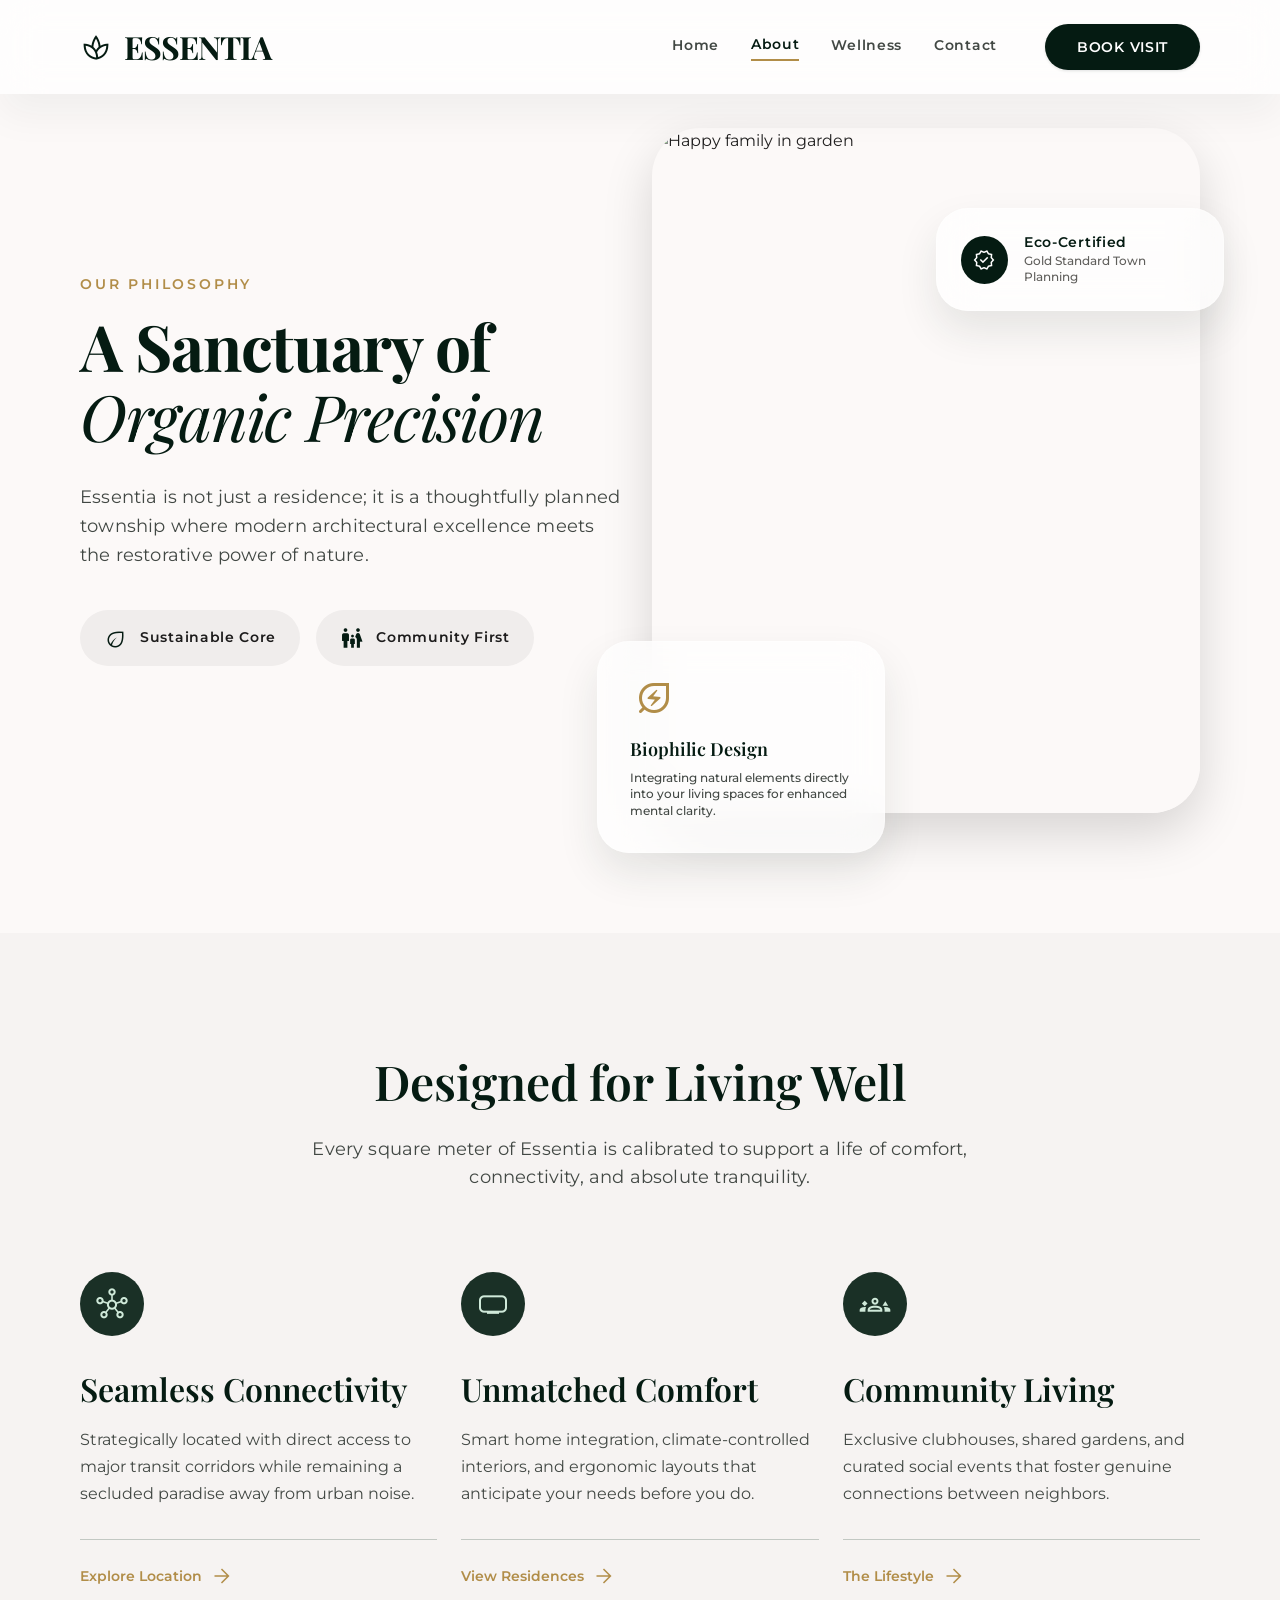
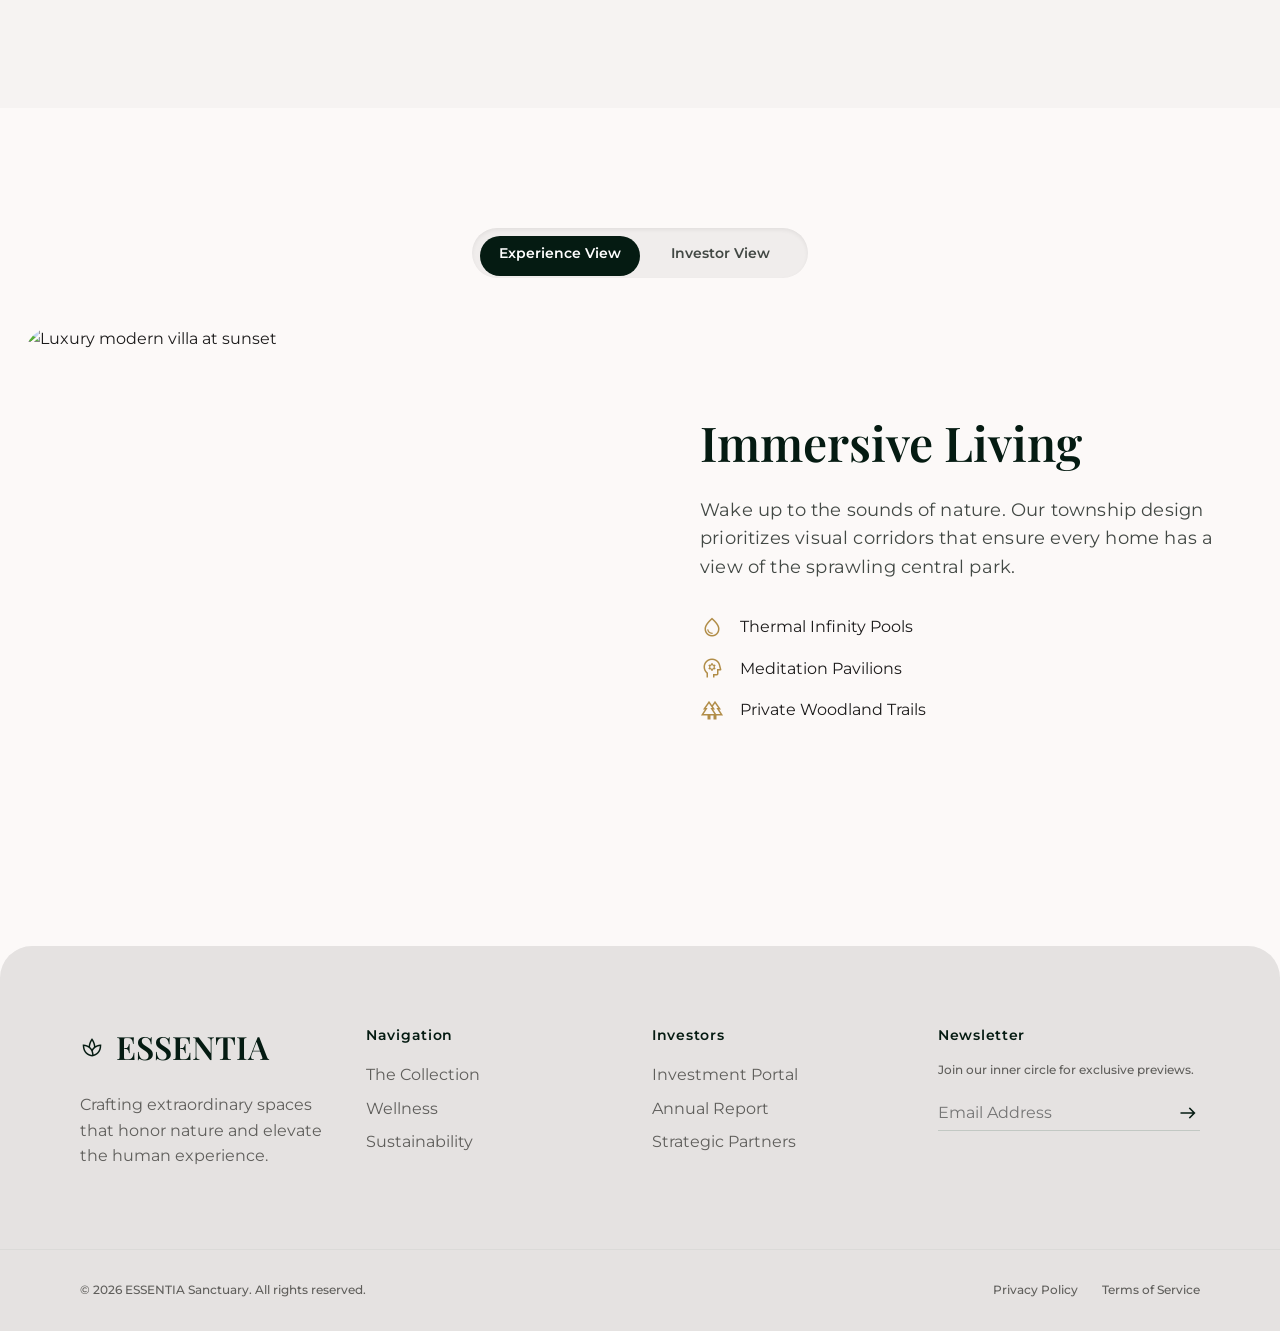
==== commit ec0ea7ca: "Added Email integration" ====
--- a/About.html
+++ b/About.html
@@ -213,7 +213,7 @@
       </div>
     </div>
     <div class="container footer-bottom footer-bottom--flex">
-      <p class="text-caption text-secondary">© 2024 ESSENTIA Sanctuary. All rights reserved.</p>
+      <p class="text-caption text-secondary">© 2026 ESSENTIA Sanctuary. All rights reserved.</p>
       <div class="flex gap-6">
         <a href="#" class="text-caption text-secondary">Privacy Policy</a>
         <a href="#" class="text-caption text-secondary">Terms of Service</a>
@@ -221,6 +221,6 @@
     </div>
   </footer>
 
-  <script src="script.js"></script>
+  <script src="./js/script.js"></script>
 </body>
 </html>
--- a/css/style.css
+++ b/css/style.css
@@ -462,11 +462,31 @@
   width: 40px;
   height: 40px;
   object-fit: contain;
+  flex-shrink: 0;
+  display: block;
 }
 
 .nav-logo--sm img {
   width: 32px;
   height: 32px;
+}
+
+/* Home page — larger transparent logo in navbar only */
+.page-home .nav-inner > .nav-logo--home img {
+  width: 56px;
+  height: 56px;
+}
+
+.page-home .mobile-drawer .nav-logo--home img {
+  width: 40px;
+  height: 40px;
+}
+
+@media (max-width: 767px) {
+  .page-home .nav-inner > .nav-logo--home img {
+    width: 48px;
+    height: 48px;
+  }
 }
 
 .nav-brand {
@@ -697,6 +717,148 @@
   bottom: 12px;
   pointer-events: none;
   color: var(--outline);
+}
+
+.form-feedback {
+  font-size: var(--text-body-md);
+  line-height: 1.6;
+  margin-bottom: 16px;
+  padding: 14px 18px;
+  border-radius: var(--radius);
+}
+
+.form-feedback--success {
+  color: var(--on-primary-fixed);
+  background-color: var(--primary-fixed);
+}
+
+.form-feedback--error {
+  color: var(--error);
+  background-color: var(--error-container);
+}
+
+.form-input.is-invalid {
+  border-bottom-color: var(--error);
+}
+
+.btn-submit:disabled {
+  opacity: 0.65;
+  cursor: not-allowed;
+}
+
+/* --- Toast notifications (inquiry form) --- */
+.toast-container {
+  position: fixed;
+  z-index: 10000;
+  top: 24px;
+  right: 24px;
+  display: flex;
+  flex-direction: column;
+  align-items: flex-end;
+  gap: 12px;
+  pointer-events: none;
+  max-width: calc(100% - 48px);
+}
+
+.toast {
+  pointer-events: auto;
+  display: flex;
+  align-items: flex-start;
+  gap: 14px;
+  min-width: 300px;
+  max-width: 380px;
+  padding: 18px 20px;
+  border-radius: var(--radius-lg);
+  background: rgba(255, 255, 255, 0.82);
+  backdrop-filter: blur(20px);
+  -webkit-backdrop-filter: blur(20px);
+  border: 1px solid rgba(255, 255, 255, 0.45);
+  box-shadow: 0 20px 40px rgba(26, 48, 38, 0.12);
+  opacity: 0;
+  transform: translateX(110%) translateY(0);
+  transition: opacity 0.4s ease, transform 0.4s cubic-bezier(0.22, 1, 0.36, 1);
+}
+
+.toast.is-visible {
+  opacity: 1;
+  transform: translateX(0) translateY(0);
+}
+
+.toast.is-hiding {
+  opacity: 0;
+  transform: translateX(110%) translateY(-8px);
+  transition: opacity 0.35s ease, transform 0.35s ease;
+}
+
+.toast__icon-wrap {
+  flex-shrink: 0;
+  width: 40px;
+  height: 40px;
+  border-radius: 50%;
+  display: flex;
+  align-items: center;
+  justify-content: center;
+}
+
+.toast--success .toast__icon-wrap {
+  background-color: var(--primary-fixed);
+  color: var(--primary);
+}
+
+.toast--error .toast__icon-wrap {
+  background-color: var(--error-container);
+  color: var(--error);
+}
+
+.toast__icon-wrap .material-symbols-outlined {
+  font-size: 24px;
+}
+
+.toast__content {
+  flex: 1;
+  min-width: 0;
+}
+
+.toast__title {
+  font-family: var(--font-body);
+  font-size: var(--text-label);
+  font-weight: 600;
+  letter-spacing: 0.05em;
+  color: var(--primary);
+  margin-bottom: 6px;
+}
+
+.toast__message {
+  font-size: var(--text-body-md);
+  line-height: 1.55;
+  color: var(--on-surface-variant);
+}
+
+.toast__message-line + .toast__message-line {
+  margin-top: 4px;
+}
+
+@media (max-width: 767px) {
+  .toast-container {
+    left: 24px;
+    right: 24px;
+    align-items: center;
+  }
+
+  .toast {
+    min-width: 0;
+    width: 100%;
+    max-width: 100%;
+    transform: translateY(-24px);
+  }
+
+  .toast.is-visible {
+    transform: translateY(0);
+  }
+
+  .toast.is-hiding {
+    transform: translateY(-16px);
+  }
 }
 
 /* --- Toggle (Experience / Investor) --- */
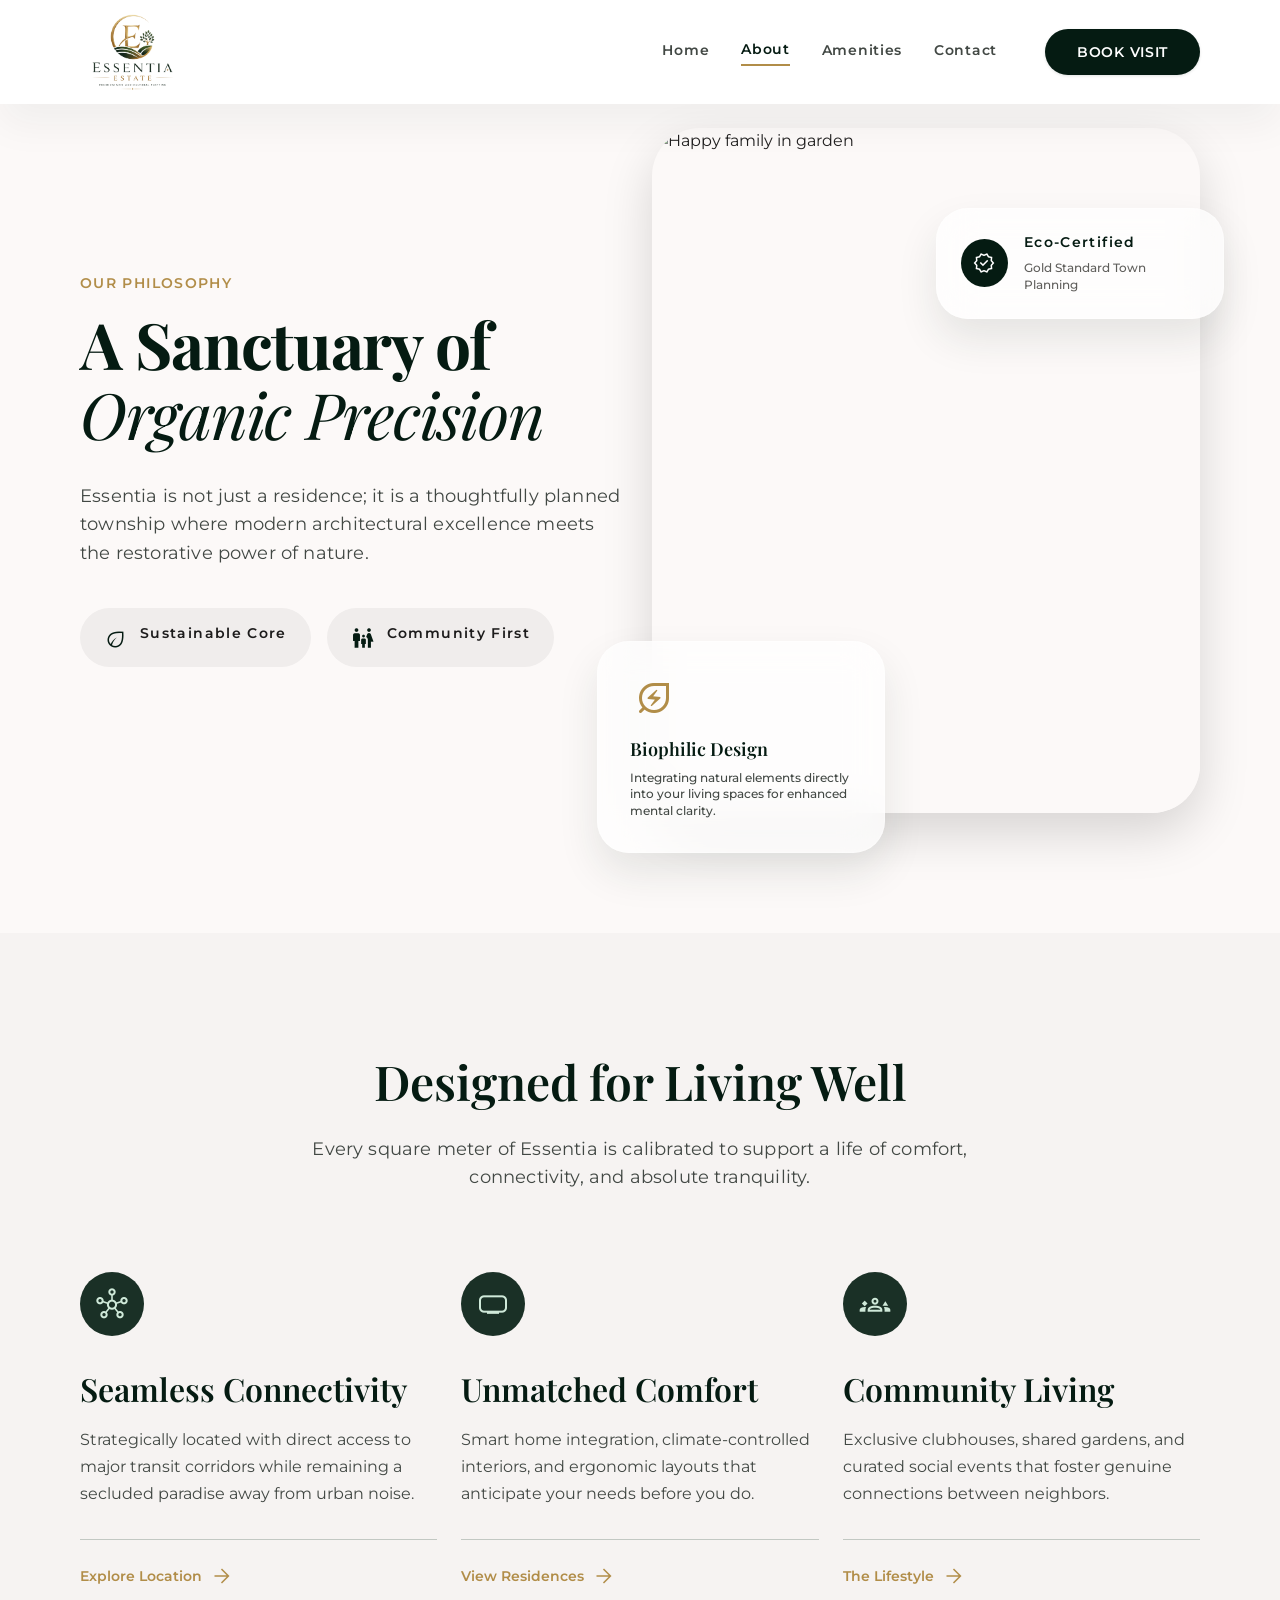
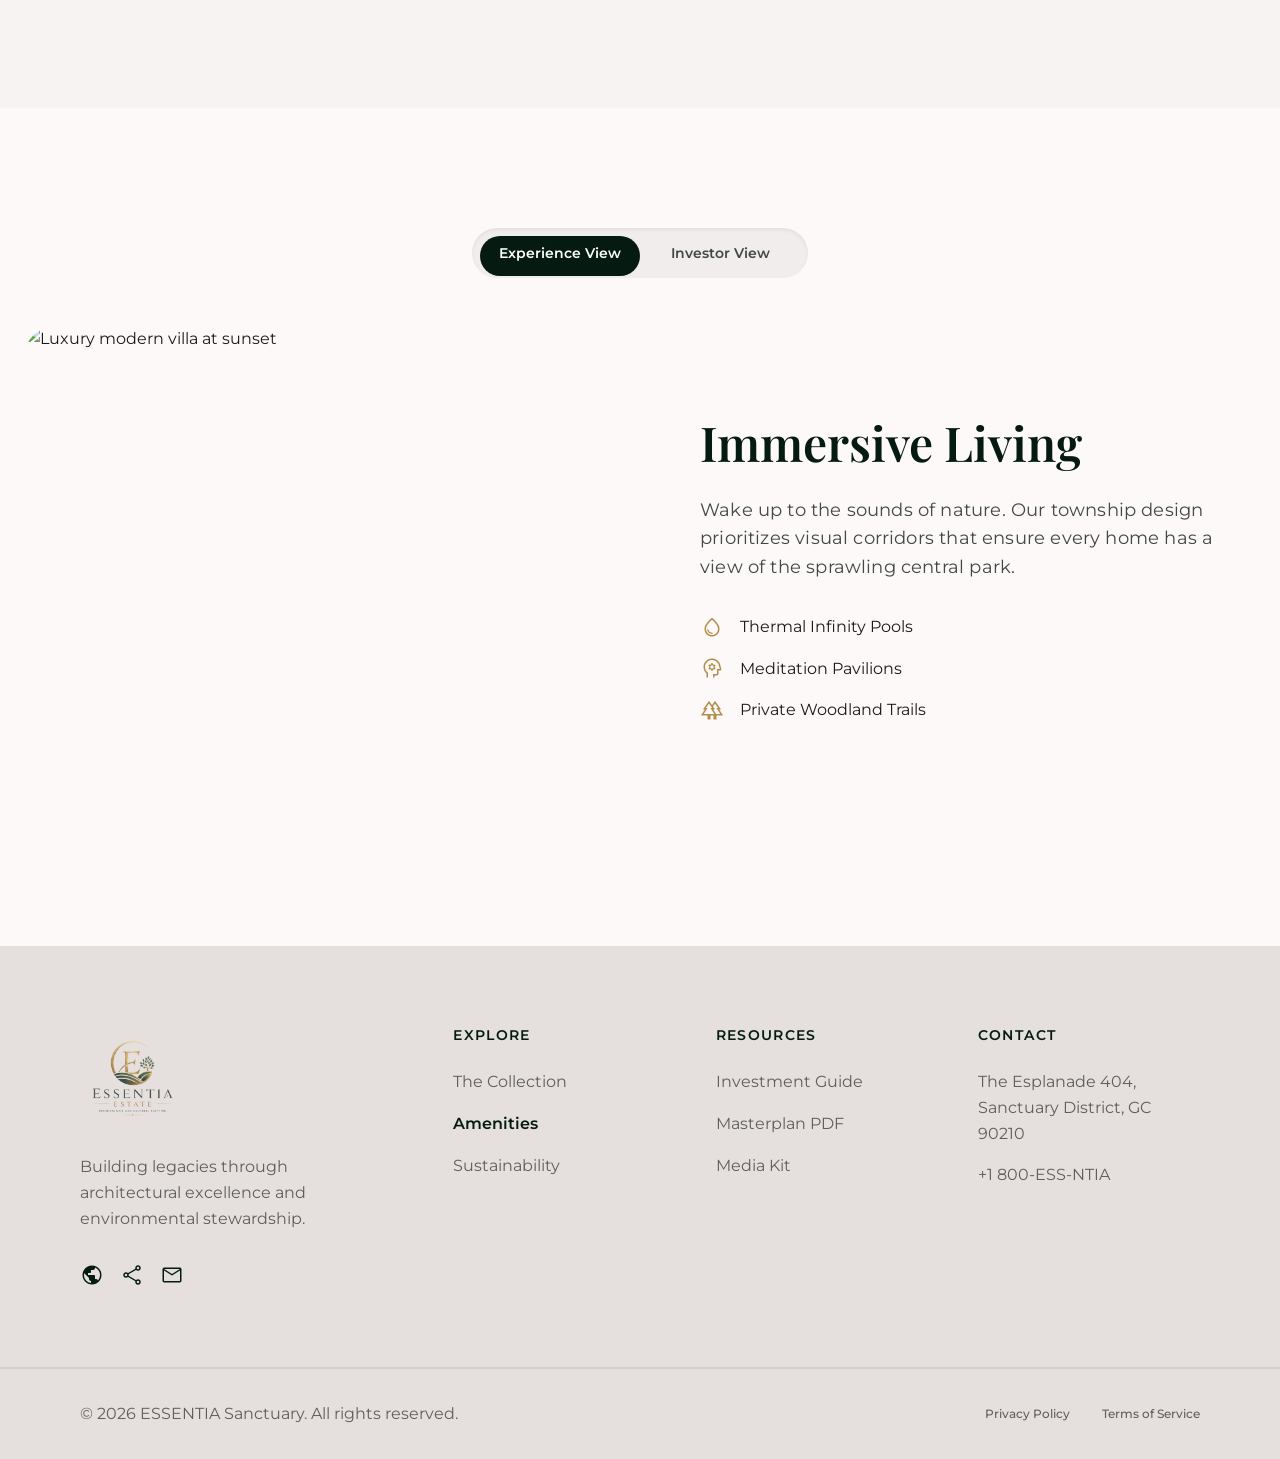
==== commit f4675c21: "first commit" ====
--- a/About.html
+++ b/About.html
@@ -15,14 +15,14 @@
 
   <header class="site-header glass-nav">
     <nav class="nav-inner" aria-label="Main navigation">
-      <a href="index.html" class="nav-logo">
-        <span class="material-symbols-outlined icon-md text-primary">spa</span>
-        <span class="nav-brand text-headline-md" style="font-size: var(--text-headline-md);">ESSENTIA</span>
+     <a href="index.html" class="nav-logo nav-logo--home">
+        <img src="./assets/icons/logo.png" alt="ESSENTIA Logo">
+      
       </a>
       <div class="nav-links">
         <a href="index.html" class="nav-link">Home</a>
         <a href="About.html" class="nav-link is-active">About</a>
-        <a href="Amenities.html" class="nav-link">Wellness</a>
+        <a href="Amenities.html" class="nav-link">Amenities</a>
         <a href="contanct.html" class="nav-link">Contact</a>
         <a href="contanct.html" class="btn btn-primary nav-cta">BOOK VISIT</a>
       </div>
@@ -37,10 +37,10 @@
     <div class="drawer-panel" id="drawer-panel">
       <div>
         <div class="flex justify-between items-center" style="margin-bottom: 48px;">
-          <a href="index.html" class="nav-logo">
-            <span class="material-symbols-outlined icon-md text-primary">spa</span>
-            <span class="nav-brand nav-brand--sm">ESSENTIA</span>
-          </a>
+          <a href="index.html" class="nav-logo nav-logo--home">
+        <img src="./assets/icons/logo.png" alt="ESSENTIA Logo">
+      
+      </a>
           <button type="button" class="drawer-close" id="drawer-close" aria-label="Close menu">
             <span class="material-symbols-outlined icon-md">close</span>
           </button>
@@ -178,48 +178,55 @@
     </section>
   </main>
 
-  <footer class="site-footer">
-    <div class="container footer-grid grid grid-footer">
-      <div class="flex flex-col gap-6">
-        <div class="nav-logo">
-          <span class="material-symbols-outlined icon-sm text-primary">spa</span>
-          <span class="text-headline-md text-primary">ESSENTIA</span>
-        </div>
-        <p class="text-body-md text-secondary">Crafting extraordinary spaces that honor nature and elevate the human experience.</p>
-      </div>
-      <div>
-        <h5 class="text-label text-primary">Navigation</h5>
-        <nav class="flex flex-col gap-2" style="margin-top: 16px;">
-          <a href="index.html" class="text-body-md text-secondary">The Collection</a>
-          <a href="Amenities.html" class="text-body-md text-secondary">Wellness</a>
-          <a href="About.html" class="text-body-md text-secondary">Sustainability</a>
-        </nav>
-      </div>
-      <div>
-        <h5 class="text-label text-primary">Investors</h5>
-        <nav class="flex flex-col gap-2" style="margin-top: 16px;">
-          <a href="#" class="text-body-md text-secondary">Investment Portal</a>
-          <a href="#" class="text-body-md text-secondary">Annual Report</a>
-          <a href="#" class="text-body-md text-secondary">Strategic Partners</a>
-        </nav>
-      </div>
-      <div>
-        <h5 class="text-label text-primary">Newsletter</h5>
-        <p class="text-caption text-secondary" style="margin: 16px 0;">Join our inner circle for exclusive previews.</p>
-        <div class="footer-input-wrap">
-          <input type="email" class="footer-input" placeholder="Email Address" aria-label="Email">
-          <button type="button" class="footer-input-btn"><span class="material-symbols-outlined">arrow_right_alt</span></button>
-        </div>
-      </div>
-    </div>
-    <div class="container footer-bottom footer-bottom--flex">
-      <p class="text-caption text-secondary">© 2026 ESSENTIA Sanctuary. All rights reserved.</p>
-      <div class="flex gap-6">
-        <a href="#" class="text-caption text-secondary">Privacy Policy</a>
-        <a href="#" class="text-caption text-secondary">Terms of Service</a>
-      </div>
-    </div>
-  </footer>
+<footer class="site-footer" style="background-color: #e5e0dd;">
+  <div class="container grid" style="grid-template-columns: 1.5fr 1fr 1fr 1fr; gap: 40px; padding-top: 80px; padding-bottom: 80px; align-items: flex-start;">
+    
+    <div>
+      <div class="nav-logo" style="margin-bottom: 24px;">
+        <img src="assets/icons/logo.png" alt="ESSENTIA Logo" width="60" height="60" style="opacity:0.8;">
+      </div>
+      <p class="text-body-md text-secondary" style="margin-bottom: 32px; max-width: 280px; line-height: 1.6;">
+        Building legacies through architectural excellence and environmental stewardship.
+      </p>
+      <div class="flex gap-4">
+        <span class="material-symbols-outlined text-primary" style="cursor:pointer;">public</span>
+        <span class="material-symbols-outlined text-primary" style="cursor:pointer;">share</span>
+        <span class="material-symbols-outlined text-primary" style="cursor:pointer;">mail</span>
+      </div>
+    </div>
+
+    <div class="flex flex-col gap-4">
+      <h5 class="text-label text-primary" style="margin-bottom: 8px; letter-spacing: 0.1em;">EXPLORE</h5>
+      <a href="index.html" class="text-body-md text-secondary" style="text-decoration: none;">The Collection</a>
+      <a href="Amenities.html" class="text-body-md text-primary font-semibold" style="text-decoration: none;">Amenities</a>
+      <a href="About.html" class="text-body-md text-secondary" style="text-decoration: none;">Sustainability</a>
+    </div>
+
+    <div class="flex flex-col gap-4">
+      <h5 class="text-label text-primary" style="margin-bottom: 8px; letter-spacing: 0.1em;">RESOURCES</h5>
+      <a href="#" class="text-body-md text-secondary" style="text-decoration: none;">Investment Guide</a>
+      <a href="#" class="text-body-md text-secondary" style="text-decoration: none;">Masterplan PDF</a>
+      <a href="#" class="text-body-md text-secondary" style="text-decoration: none;">Media Kit</a>
+    </div>
+
+    <div class="flex flex-col gap-4">
+      <h5 class="text-label text-primary" style="margin-bottom: 8px; letter-spacing: 0.1em;">CONTACT</h5>
+      <p class="text-body-md text-secondary" style="margin: 0; line-height: 1.6;">The Esplanade 404, Sanctuary District, GC 90210</p>
+      <p class="text-body-md text-secondary" style="margin: 0;">+1 800-ESS-NTIA</p>
+    </div>
+
+  </div>
+
+  <div style="border-top: 1px solid rgba(0, 0, 0, 0.08); width: 100%;"></div>
+
+  <div class="container footer-bottom footer-bottom--flex" style="display: flex; justify-content: space-between; align-items: center; padding-top: 32px; padding-bottom: 32px;">
+    <span class="text-body-md text-secondary">© 2026 ESSENTIA Sanctuary. All rights reserved.</span>
+    <div class="flex gap-8">
+      <a href="#" class="text-caption text-secondary" style="text-decoration: none;">Privacy Policy</a>
+      <a href="#" class="text-caption text-secondary" style="text-decoration: none;">Terms of Service</a>
+    </div>
+  </div>
+</footer>
 
   <script src="./js/script.js"></script>
 </body>
--- a/css/style.css
+++ b/css/style.css
@@ -267,7 +267,7 @@
 }
 
 .glass-nav {
-  background: rgba(255, 255, 255, 0.7);
+  background: #fff;
   backdrop-filter: blur(20px);
   -webkit-backdrop-filter: blur(20px);
   box-shadow: var(--shadow-nav);
@@ -450,17 +450,23 @@
   max-width: var(--container-max);
   margin: 0 auto;
   transition: padding var(--transition);
+   height: 104px !important;
+    padding-top: 0 !important;
+    padding-bottom: 0 !important;
 }
 
 .nav-logo {
   display: flex;
   align-items: center;
   gap: 12px;
-}
+    height: 100%;
+}
+
+  
 
 .nav-logo img {
-  width: 40px;
-  height: 40px;
+  height: 104px !important; /* Matches navbar total height */
+    width: auto !important;   /* Keeps aspect ratio */
   object-fit: contain;
   flex-shrink: 0;
   display: block;
@@ -605,59 +611,69 @@
 }
 
 /* --- Footer --- */
+/* Base site footer configuration */
 .site-footer {
-  background-color: var(--surface-container-highest);
-  border-radius: var(--radius-lg) var(--radius-lg) 0 0;
-}
-
-.site-footer--dark {
-  background-color: var(--primary-container);
-}
-
-.footer-grid {
-  padding-top: var(--section-gap-md);
-  padding-bottom: var(--section-gap-md);
-}
-
-.footer-bottom {
-  border-top: 1px solid rgba(194, 200, 195, 0.3);
-  padding: 32px var(--margin-mobile);
-  text-align: center;
-}
-
+  width: 100%;
+  background-color: #fff; /* Matches your background palette */
+}
+
+/* 4-Column Header Grid Configuration */
+.grid-footer {
+  display: grid;
+  grid-template-columns: 1.5fr repeat(3, 1fr); /* Gives the logo text extra width */
+  gap: 40px;
+  align-items: flex-start; /* Ensures columns align perfectly along the top line */
+}
+
+/* Utilities mapping to your layout classes */
+.flex {
+  display: flex;
+}
+
+.flex-col {
+  flex-direction: column;
+}
+
+.gap-4 {
+  gap: 16px;
+}
+
+.gap-8 {
+  gap: 32px;
+}
+
+/* Bottom Row Alignment */
 .footer-bottom--flex {
   display: flex;
-  flex-direction: column;
-  align-items: center;
-  gap: 16px;
-}
-
-.footer-input-wrap {
-  position: relative;
-}
-
-.footer-input {
-  width: 100%;
-  background: transparent;
-  border: none;
-  border-bottom: 1px solid var(--outline-variant);
-  padding: 8px 32px 8px 0;
-  outline: none;
-}
-
-.footer-input:focus {
-  border-bottom-color: var(--on-tertiary-container);
-}
-
-.footer-input-btn {
-  position: absolute;
-  right: 0;
-  top: 50%;
-  transform: translateY(-50%);
-  background: none;
-  border: none;
-  color: var(--primary);
-  cursor: pointer;
+  justify-content: space-between;
+  align-items: center;
+  padding-top: 24px;
+  padding-bottom: 24px;
+  border-top: 1px solid rgba(0, 0, 0, 0.08); /* Clean dividers line */
+}
+
+/* Typography Overrides to remove default margins */
+.text-label {
+  margin: 0 0 8px 0;
+  font-size: 0.85rem;
+  letter-spacing: 0.1em;
+}
+
+.grid-footer a {
+  text-decoration: none;
+}
+
+/* Mobile Responsiveness Layout adjustment */
+@media (max-width: 768px) {
+  .grid-footer {
+    grid-template-columns: 1fr;
+    gap: 32px;
+  }
+  .footer-bottom--flex {
+    flex-direction: column;
+    align-items: flex-start;
+    gap: 16px;
+  }
 }
 
 /* --- Forms --- */
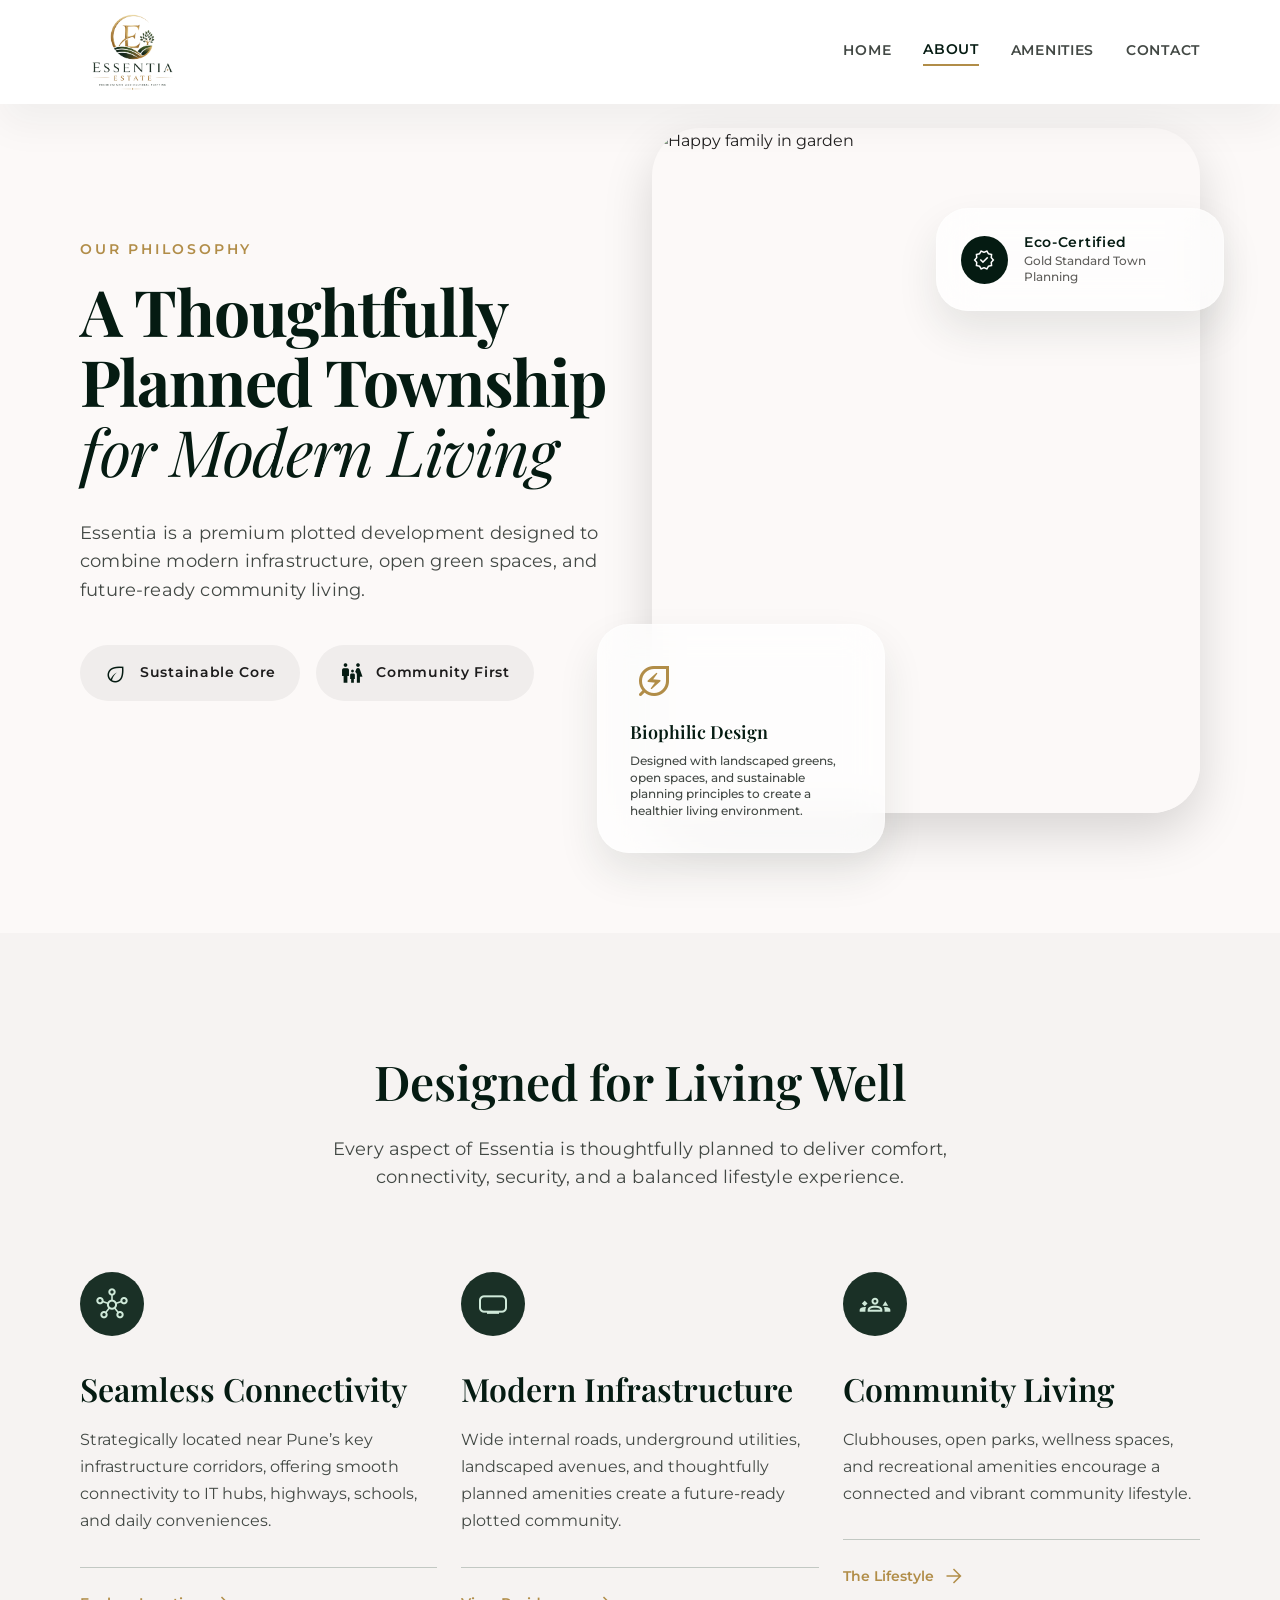
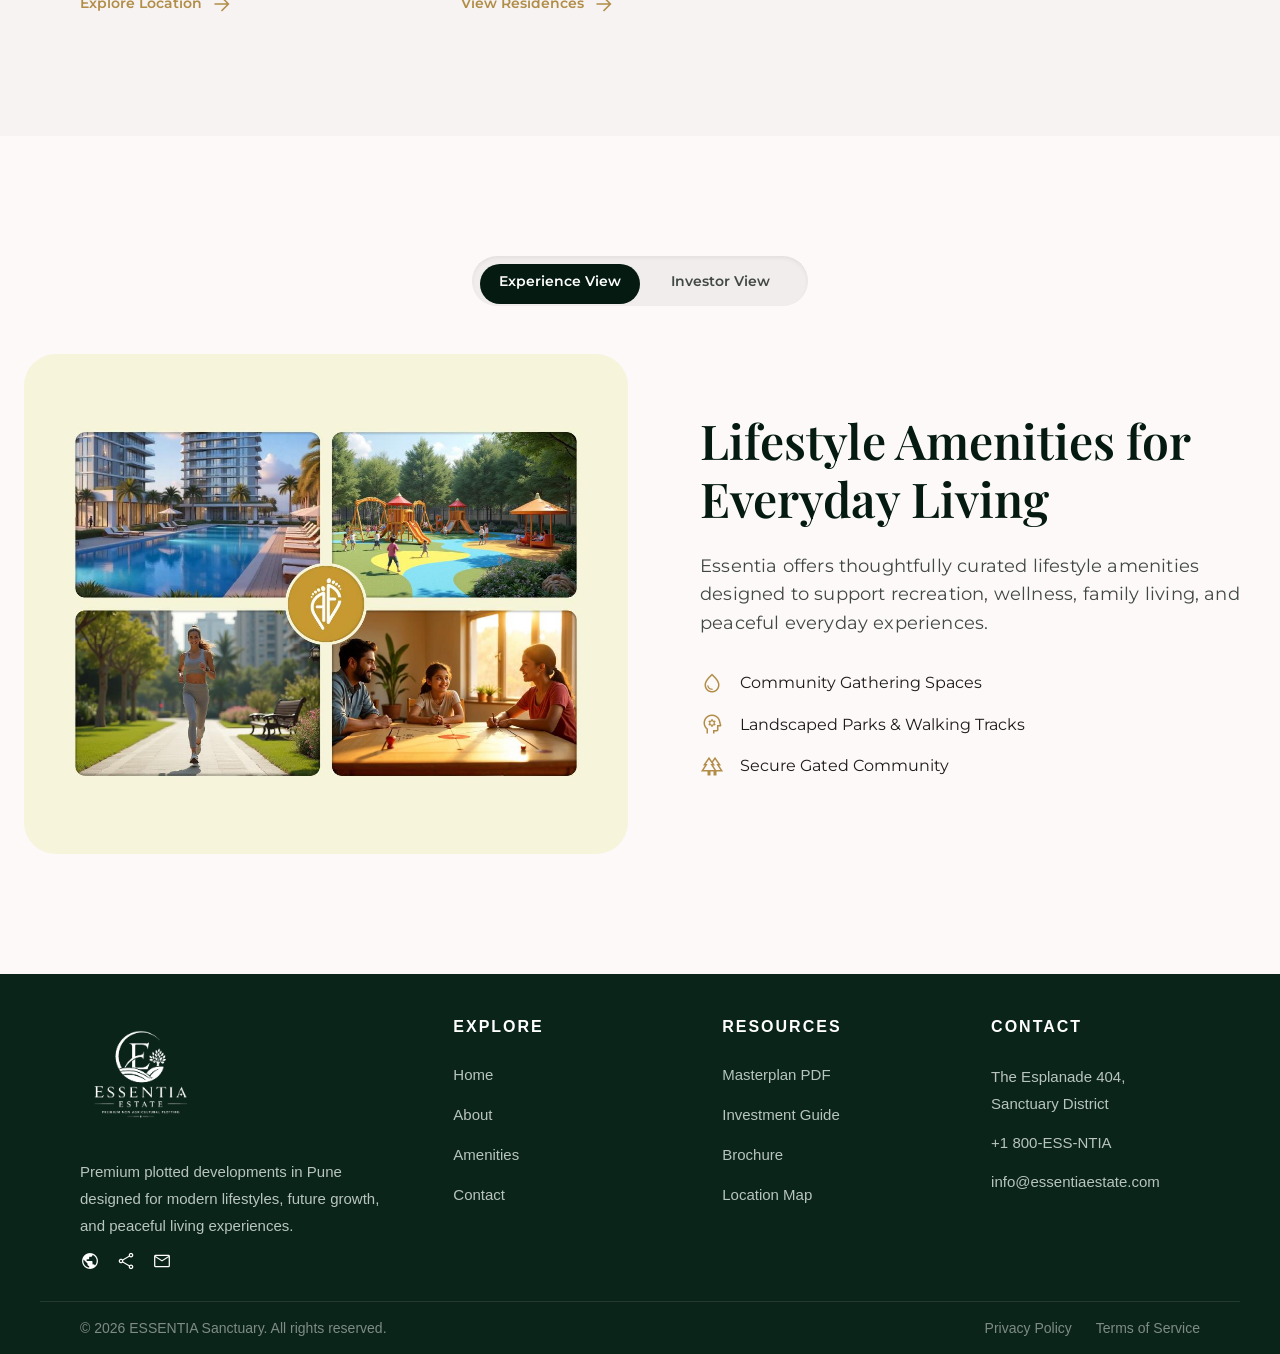
==== commit 29be4752: "updated code" ====
--- a/About.html
+++ b/About.html
@@ -20,11 +20,10 @@
       
       </a>
       <div class="nav-links">
-        <a href="index.html" class="nav-link">Home</a>
-        <a href="About.html" class="nav-link is-active">About</a>
-        <a href="Amenities.html" class="nav-link">Amenities</a>
-        <a href="contanct.html" class="nav-link">Contact</a>
-        <a href="contanct.html" class="btn btn-primary nav-cta">BOOK VISIT</a>
+          <a href="index.html" class="nav-link">HOME</a>
+          <a href="About.html" class="nav-link is-active">ABOUT</a>
+          <a href="Amenities.html" class="nav-link">AMENITIES</a>
+          <a href="contanct.html" class="nav-link">CONTACT</a>
       </div>
       <button type="button" class="menu-toggle" id="menu-toggle" aria-label="Open menu">
         <span class="material-symbols-outlined icon-md">menu</span>
@@ -48,7 +47,7 @@
         <nav class="drawer-nav">
           <a href="index.html" class="nav-link">HOME</a>
           <a href="About.html" class="nav-link is-active">ABOUT</a>
-          <a href="Amenities.html" class="nav-link">WELLNESS</a>
+          <a href="Amenities.html" class="nav-link">AMENITIES</a>
           <a href="contanct.html" class="nav-link">CONTACT</a>
         </nav>
       </div>
@@ -61,10 +60,10 @@
       <div class="about-hero__text">
         <span class="text-label text-gold uppercase tracking-widest" style="display:block; margin-bottom: 16px;">Our Philosophy</span>
         <h1 id="about-hero-heading" class="text-display-lg text-primary" style="margin-bottom: 32px;">
-          A Sanctuary of <br>
-          <span class="italic font-light">Organic Precision</span>
+          A Thoughtfully Planned Township   <br>
+          <span class="italic font-light">for Modern Living</span>
         </h1>
-        <p class="text-body-lg text-muted" style="max-width: 36rem; margin-bottom: 40px;">Essentia is not just a residence; it is a thoughtfully planned township where modern architectural excellence meets the restorative power of nature.</p>
+        <p class="text-body-lg text-muted" style="max-width: 36rem; margin-bottom: 40px;">Essentia is a premium plotted development  designed to combine modern infrastructure, open green spaces, and future-ready community living.</p>
         <div class="about-hero__badges">
           <div class="badge-pill"><span class="material-symbols-outlined text-primary">eco</span><span class="text-label">Sustainable Core</span></div>
           <div class="badge-pill"><span class="material-symbols-outlined text-primary">family_restroom</span><span class="text-label">Community First</span></div>
@@ -78,7 +77,7 @@
         <aside class="float-card float-card--left glass-card">
           <span class="material-symbols-outlined icon-xl text-gold" style="margin-bottom: 16px;">energy_savings_leaf</span>
           <h4 class="text-headline-md text-primary" style="font-size: var(--text-body-lg); margin-bottom: 8px;">Biophilic Design</h4>
-          <p class="text-caption text-muted">Integrating natural elements directly into your living spaces for enhanced mental clarity.</p>
+          <p class="text-caption text-muted">Designed with landscaped greens, open spaces, and sustainable planning principles to create a healthier living environment.</p>
         </aside>
         <aside class="float-card float-card--right glass-card">
           <div class="flex items-center gap-4">
@@ -96,25 +95,25 @@
       <div class="container">
         <header class="pillars-header">
           <h2 id="pillars-heading" class="text-headline-lg text-primary">Designed for Living Well</h2>
-          <p class="text-body-lg text-muted">Every square meter of Essentia is calibrated to support a life of comfort, connectivity, and absolute tranquility.</p>
+          <p class="text-body-lg text-muted">Every aspect of Essentia is thoughtfully planned to deliver comfort, connectivity, security, and a balanced lifestyle experience.</p>
         </header>
         <div class="grid grid-3">
           <article class="pillar-card">
             <div class="icon-circle"><span class="material-symbols-outlined icon-md">hub</span></div>
             <h3 class="text-headline-md text-primary">Seamless Connectivity</h3>
-            <p class="text-body-md">Strategically located with direct access to major transit corridors while remaining a secluded paradise away from urban noise.</p>
+            <p class="text-body-md">Strategically located near Pune’s key infrastructure corridors, offering smooth connectivity to IT hubs, highways, schools, and daily conveniences.</p>
             <div class="pillar-link">Explore Location <span class="material-symbols-outlined">arrow_forward</span></div>
           </article>
           <article class="pillar-card">
             <div class="icon-circle"><span class="material-symbols-outlined icon-md">home_max</span></div>
-            <h3 class="text-headline-md text-primary">Unmatched Comfort</h3>
-            <p class="text-body-md">Smart home integration, climate-controlled interiors, and ergonomic layouts that anticipate your needs before you do.</p>
+            <h3 class="text-headline-md text-primary">Modern Infrastructure</h3>
+            <p class="text-body-md">Wide internal roads, underground utilities, landscaped avenues, and thoughtfully planned amenities create a future-ready plotted community.</p>
             <div class="pillar-link">View Residences <span class="material-symbols-outlined">arrow_forward</span></div>
           </article>
           <article class="pillar-card">
             <div class="icon-circle"><span class="material-symbols-outlined icon-md">groups_3</span></div>
             <h3 class="text-headline-md text-primary">Community Living</h3>
-            <p class="text-body-md">Exclusive clubhouses, shared gardens, and curated social events that foster genuine connections between neighbors.</p>
+            <p class="text-body-md">Clubhouses, open parks, wellness spaces, and recreational amenities encourage a connected and vibrant community lifestyle.</p>
             <div class="pillar-link">The Lifestyle <span class="material-symbols-outlined">arrow_forward</span></div>
           </article>
         </div>
@@ -130,15 +129,15 @@
         </div>
         <div class="toggle-split w-full" id="content-experience">
           <div class="toggle-split__image">
-            <img src="https://lh3.googleusercontent.com/aida-public/[base64]" alt="Luxury modern villa at sunset">
+            <img src="./assets/images/AmentiesSec.jpeg">
           </div>
           <div class="toggle-split__content toggle-split__content--pad">
-            <h3 class="text-headline-lg text-primary">Immersive Living</h3>
-            <p class="text-body-lg text-muted">Wake up to the sounds of nature. Our township design prioritizes visual corridors that ensure every home has a view of the sprawling central park.</p>
+            <h3 class="text-headline-lg text-primary">Lifestyle Amenities for Everyday Living</h3>
+            <p class="text-body-lg text-muted">Essentia offers thoughtfully curated lifestyle amenities designed to support recreation, wellness, family living, and peaceful everyday experiences.</p>
             <ul class="feature-list">
-              <li><span class="material-symbols-outlined text-gold">water_drop</span><span class="text-body-md">Thermal Infinity Pools</span></li>
-              <li><span class="material-symbols-outlined text-gold">psychology</span><span class="text-body-md">Meditation Pavilions</span></li>
-              <li><span class="material-symbols-outlined text-gold">forest</span><span class="text-body-md">Private Woodland Trails</span></li>
+              <li><span class="material-symbols-outlined text-gold">water_drop</span><span class="text-body-md">Community Gathering Spaces</span></li>
+              <li><span class="material-symbols-outlined text-gold">psychology</span><span class="text-body-md">Landscaped Parks & Walking Tracks</span></li>
+              <li><span class="material-symbols-outlined text-gold">forest</span><span class="text-body-md">Secure Gated Community</span></li>
             </ul>
           </div>
         </div>
@@ -178,54 +177,68 @@
     </section>
   </main>
 
-<footer class="site-footer" style="background-color: #e5e0dd;">
-  <div class="container grid" style="grid-template-columns: 1.5fr 1fr 1fr 1fr; gap: 40px; padding-top: 80px; padding-bottom: 80px; align-items: flex-start;">
-    
-    <div>
-      <div class="nav-logo" style="margin-bottom: 24px;">
-        <img src="assets/icons/logo.png" alt="ESSENTIA Logo" width="60" height="60" style="opacity:0.8;">
-      </div>
-      <p class="text-body-md text-secondary" style="margin-bottom: 32px; max-width: 280px; line-height: 1.6;">
-        Building legacies through architectural excellence and environmental stewardship.
+<footer class="site-footer">
+
+  <div class="footer-container">
+
+    <!-- COLUMN 1 -->
+    <div class="footer-column footer-brand">
+      <img src="assets/icons/logo.png" alt="ESSENTIA Logo" class="footer-logo">
+      <p class="footer-description">
+        Premium plotted developments in Pune designed for modern lifestyles, future growth, and peaceful living experiences.
       </p>
-      <div class="flex gap-4">
-        <span class="material-symbols-outlined text-primary" style="cursor:pointer;">public</span>
-        <span class="material-symbols-outlined text-primary" style="cursor:pointer;">share</span>
-        <span class="material-symbols-outlined text-primary" style="cursor:pointer;">mail</span>
-      </div>
-    </div>
-
-    <div class="flex flex-col gap-4">
-      <h5 class="text-label text-primary" style="margin-bottom: 8px; letter-spacing: 0.1em;">EXPLORE</h5>
-      <a href="index.html" class="text-body-md text-secondary" style="text-decoration: none;">The Collection</a>
-      <a href="Amenities.html" class="text-body-md text-primary font-semibold" style="text-decoration: none;">Amenities</a>
-      <a href="About.html" class="text-body-md text-secondary" style="text-decoration: none;">Sustainability</a>
-    </div>
-
-    <div class="flex flex-col gap-4">
-      <h5 class="text-label text-primary" style="margin-bottom: 8px; letter-spacing: 0.1em;">RESOURCES</h5>
-      <a href="#" class="text-body-md text-secondary" style="text-decoration: none;">Investment Guide</a>
-      <a href="#" class="text-body-md text-secondary" style="text-decoration: none;">Masterplan PDF</a>
-      <a href="#" class="text-body-md text-secondary" style="text-decoration: none;">Media Kit</a>
-    </div>
-
-    <div class="flex flex-col gap-4">
-      <h5 class="text-label text-primary" style="margin-bottom: 8px; letter-spacing: 0.1em;">CONTACT</h5>
-      <p class="text-body-md text-secondary" style="margin: 0; line-height: 1.6;">The Esplanade 404, Sanctuary District, GC 90210</p>
-      <p class="text-body-md text-secondary" style="margin: 0;">+1 800-ESS-NTIA</p>
+      
+
+      <div class="footer-social">
+        <span class="material-symbols-outlined">public</span>
+        <span class="material-symbols-outlined">share</span>
+        <span class="material-symbols-outlined">mail</span>
+      </div>
+    </div>
+
+    <!-- COLUMN 2 -->
+    <div class="footer-column">
+      <h5 class="footer-title">Explore</h5>
+
+      <a href="index.html">Home</a>
+      <a href="About.html">About</a>
+      <a href="Amenities.html">Amenities</a>
+      <a href="contact.html">Contact</a>
+    </div>
+
+    <!-- COLUMN 3 -->
+    <div class="footer-column">
+      <h5 class="footer-title">Resources</h5>
+
+      <a href="#">Masterplan PDF</a>
+      <a href="#">Investment Guide</a>
+      <a href="#">Brochure</a>
+      <a href="#">Location Map</a>
+    </div>
+
+    <!-- COLUMN 4 -->
+    <div class="footer-column">
+      <h5 class="footer-title">Contact</h5>
+
+      <p>The Esplanade 404,<br> Sanctuary District</p>
+      <p>+1 800-ESS-NTIA</p>
+      <p>info@essentiaestate.com</p>
     </div>
 
   </div>
 
-  <div style="border-top: 1px solid rgba(0, 0, 0, 0.08); width: 100%;"></div>
-
-  <div class="container footer-bottom footer-bottom--flex" style="display: flex; justify-content: space-between; align-items: center; padding-top: 32px; padding-bottom: 32px;">
-    <span class="text-body-md text-secondary">© 2026 ESSENTIA Sanctuary. All rights reserved.</span>
-    <div class="flex gap-8">
-      <a href="#" class="text-caption text-secondary" style="text-decoration: none;">Privacy Policy</a>
-      <a href="#" class="text-caption text-secondary" style="text-decoration: none;">Terms of Service</a>
-    </div>
+  <!-- BOTTOM FOOTER -->
+  <div class="footer-bottom">
+
+    <p>© 2026 ESSENTIA Sanctuary. All rights reserved.</p>
+
+    <div class="footer-bottom-links">
+      <a href="#">Privacy Policy</a>
+      <a href="#">Terms of Service</a>
+    </div>
+
   </div>
+
 </footer>
 
   <script src="./js/script.js"></script>
--- a/css/style.css
+++ b/css/style.css
@@ -460,6 +460,7 @@
   align-items: center;
   gap: 12px;
     height: 100%;
+
 }
 
   
@@ -470,6 +471,7 @@
   object-fit: contain;
   flex-shrink: 0;
   display: block;
+  
 }
 
 .nav-logo--sm img {
@@ -609,60 +611,231 @@
   padding: 8px;
   cursor: pointer;
 }
-
-/* --- Footer --- */
-/* Base site footer configuration */
+/* =========================================
+   PREMIUM REAL ESTATE FOOTER - ESSENTIA
+========================================= */
+
 .site-footer {
-  width: 100%;
-  background-color: #fff; /* Matches your background palette */
-}
-
-/* 4-Column Header Grid Configuration */
-.grid-footer {
+  background: #0B241A;
+  padding-top: 40px;
+  color: #ffffff;
+  font-family: 'Poppins', sans-serif;
+}
+
+/* =========================================
+   MAIN CONTAINER
+========================================= */
+
+.footer-container {
+  max-width: 1200px;
+  margin: auto;
+  padding: 0 40px;
+
   display: grid;
-  grid-template-columns: 1.5fr repeat(3, 1fr); /* Gives the logo text extra width */
-  gap: 40px;
-  align-items: flex-start; /* Ensures columns align perfectly along the top line */
-}
-
-/* Utilities mapping to your layout classes */
-.flex {
-  display: flex;
-}
-
-.flex-col {
+  grid-template-columns: 1.5fr 1fr 1fr 1fr;
+  gap: 60px;
+
+  align-items: flex-start;
+}
+
+/* =========================================
+   FOOTER COLUMN
+========================================= */
+
+.footer-column {
+  display: flex;
   flex-direction: column;
 }
 
-.gap-4 {
+/* =========================================
+   LOGO
+========================================= */
+
+.footer-logo {
+  width: 120px;
+  margin-bottom: 24px;
+
+  filter: brightness(0) invert(1);
+}
+
+/* =========================================
+   DESCRIPTION
+========================================= */
+
+.footer-description {
+  color: #B8C5BE;
+  font-size: 15px;
+  line-height: 1.8;
+  max-width: 300px;
+  margin-bottom: 28px;
+}
+
+/* =========================================
+   TITLES
+========================================= */
+
+.footer-title {
+  color: #FFFFFF;
+  font-size: 16px;
+  font-weight: 600;
+  letter-spacing: 2px;
+  text-transform: uppercase;
+
+  margin-bottom: 24px;
+}
+
+/* =========================================
+   LINKS
+========================================= */
+
+.footer-column a {
+  color: #B8C5BE;
+  text-decoration: none;
+
+  margin-bottom: 16px;
+
+  font-size: 15px;
+  font-weight: 400;
+
+  transition: all 0.3s ease;
+}
+
+.footer-column a:hover {
+  color: #D6B16B;
+
+  transform: translateX(4px);
+}
+
+/* =========================================
+   PARAGRAPH TEXT
+========================================= */
+
+.footer-column p {
+  color: #B8C5BE;
+
+  font-size: 15px;
+  line-height: 1.8;
+
+  margin-bottom: 12px;
+}
+
+/* =========================================
+   SOCIAL ICONS
+========================================= */
+
+.footer-social {
+  display: flex;
+  align-items: center;
   gap: 16px;
 }
 
-.gap-8 {
-  gap: 32px;
-}
-
-/* Bottom Row Alignment */
-.footer-bottom--flex {
+.footer-social span {
+  color: #ffffff;
+
+  font-size: 20px;
+  cursor: pointer;
+
+  transition: all 0.3s ease;
+}
+
+.footer-social span:hover {
+  color: #D6B16B;
+
+  transform: translateY(-3px);
+}
+
+/* =========================================
+   BOTTOM FOOTER
+========================================= */
+
+.footer-bottom {
+  max-width: 1200px;
+
+  margin: 30px auto 0 auto;
+  padding: 15px 40px;
+
+  border-top: 1px solid rgba(255,255,255,0.1);
+
   display: flex;
   justify-content: space-between;
   align-items: center;
-  padding-top: 24px;
-  padding-bottom: 24px;
-  border-top: 1px solid rgba(0, 0, 0, 0.08); /* Clean dividers line */
-}
-
-/* Typography Overrides to remove default margins */
-.text-label {
-  margin: 0 0 8px 0;
-  font-size: 0.85rem;
-  letter-spacing: 0.1em;
-}
-
-.grid-footer a {
+}
+
+/* COPYRIGHT */
+
+.footer-bottom p {
+  color: #7E8C85;
+
+  font-size: 14px;
+  margin: 0;
+}
+
+/* BOTTOM LINKS */
+
+.footer-bottom-links {
+  display: flex;
+  gap: 24px;
+}
+
+.footer-bottom-links a {
+  color: #7E8C85;
+
   text-decoration: none;
-}
-
+  font-size: 14px;
+
+  transition: 0.3s ease;
+}
+
+.footer-bottom-links a:hover {
+  color: #ffffff;
+}
+
+/* =========================================
+   RESPONSIVE DESIGN
+========================================= */
+
+@media (max-width: 992px) {
+
+  .footer-container {
+    grid-template-columns: 1fr 1fr;
+    gap: 40px;
+  }
+
+}
+
+@media (max-width: 768px) {
+
+  .site-footer {
+    padding-top: 60px;
+  }
+
+  .footer-container {
+    grid-template-columns: 1fr;
+
+    text-align: center;
+
+    gap: 40px;
+  }
+
+  .footer-description {
+    margin-left: auto;
+    margin-right: auto;
+  }
+
+  .footer-social {
+    justify-content: center;
+  }
+
+  .footer-bottom {
+    flex-direction: column;
+
+    gap: 16px;
+
+    text-align: center;
+  }
+
+}
+ 
 /* Mobile Responsiveness Layout adjustment */
 @media (max-width: 768px) {
   .grid-footer {
@@ -1049,7 +1222,7 @@
 
 .hero__subtitle {
   font-size: var(--text-body-lg);
-  color: rgba(255, 255, 255, 0.8);
+  color: white;
   margin-bottom: 48px;
   max-width: 672px;
   margin-left: auto;
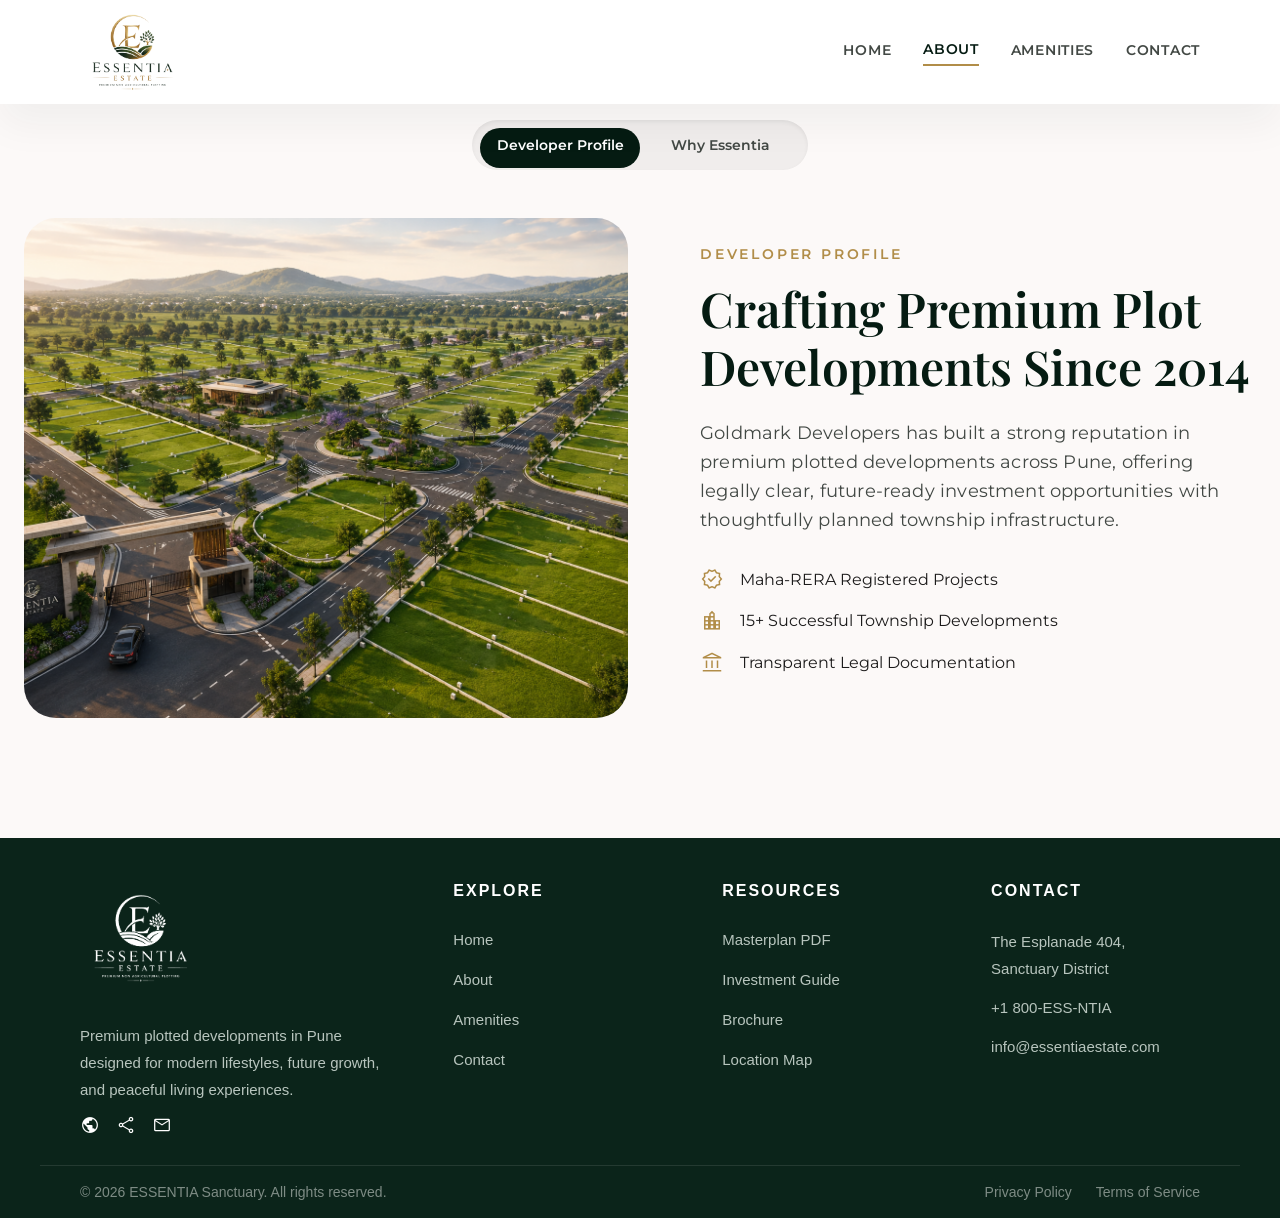
==== commit 23bbf720: "images changed" ====
--- a/About.html
+++ b/About.html
@@ -55,127 +55,204 @@
     </div>
   </div>
 
-  <main>
-    <section class="container about-hero-grid" aria-labelledby="about-hero-heading">
-      <div class="about-hero__text">
-        <span class="text-label text-gold uppercase tracking-widest" style="display:block; margin-bottom: 16px;">Our Philosophy</span>
-        <h1 id="about-hero-heading" class="text-display-lg text-primary" style="margin-bottom: 32px;">
-          A Thoughtfully Planned Township   <br>
-          <span class="italic font-light">for Modern Living</span>
-        </h1>
-        <p class="text-body-lg text-muted" style="max-width: 36rem; margin-bottom: 40px;">Essentia is a premium plotted development  designed to combine modern infrastructure, open green spaces, and future-ready community living.</p>
-        <div class="about-hero__badges">
-          <div class="badge-pill"><span class="material-symbols-outlined text-primary">eco</span><span class="text-label">Sustainable Core</span></div>
-          <div class="badge-pill"><span class="material-symbols-outlined text-primary">family_restroom</span><span class="text-label">Community First</span></div>
+ <section class="about-toggle-section" aria-labelledby="toggle-heading">
+
+  <div class="flex flex-col items-center">
+
+    <!-- TOGGLE BUTTONS -->
+    <div class="toggle-slider-wrap">
+      <div class="toggle-slider-bg" id="toggle-bg"></div>
+
+      <button type="button"
+        class="toggle-slider-btn is-active"
+        id="btn-experience">
+        Developer Profile
+      </button>
+
+      <button type="button"
+        class="toggle-slider-btn"
+        id="btn-investor">
+        Why Essentia
+      </button>
+    </div>
+
+    <!-- DEVELOPER PROFILE -->
+    <div class="toggle-split w-full" id="content-experience">
+
+      <!-- IMAGE -->
+      <div class="toggle-split__image">
+        <img src="./assets/images/ab.png"
+          alt="Essentia plotted township">
+      </div>
+
+      <!-- CONTENT -->
+      <div class="toggle-split__content toggle-split__content--pad">
+
+        <span class="text-label text-gold uppercase tracking-widest"
+          style="display:block; margin-bottom: 16px;">
+          Developer Profile
+        </span>
+
+        <h3 class="text-headline-lg text-primary">
+          Crafting Premium Plot Developments Since 2014
+        </h3>
+
+        <p class="text-body-lg text-muted">
+          Goldmark Developers has built a strong reputation in
+          premium plotted developments across Pune, offering
+          legally clear, future-ready investment opportunities
+          with thoughtfully planned township infrastructure.
+        </p>
+
+        <ul class="feature-list">
+
+          <li>
+            <span class="material-symbols-outlined text-gold">
+              verified
+            </span>
+
+            <span class="text-body-md">
+              Maha-RERA Registered Projects
+            </span>
+          </li>
+
+          <li>
+            <span class="material-symbols-outlined text-gold">
+              location_city
+            </span>
+
+            <span class="text-body-md">
+              15+ Successful Township Developments
+            </span>
+          </li>
+
+          <li>
+            <span class="material-symbols-outlined text-gold">
+              account_balance
+            </span>
+
+            <span class="text-body-md">
+              Transparent Legal Documentation
+            </span>
+          </li>
+
+        </ul>
+
+      </div>
+
+    </div>
+
+    <!-- WHY ESSENTIA -->
+    <div class="toggle-split w-full is-hidden" id="content-investor">
+
+      <!-- LEFT SIDE -->
+      <div class="toggle-split__content toggle-split__text-col toggle-split__content--pad-right">
+
+        <span class="text-label text-gold uppercase tracking-widest"
+          style="display:block; margin-bottom: 16px;">
+          Why Choose Essentia
+        </span>
+
+        <h3 class="text-headline-lg text-primary">
+          A Future-Ready Township Investment
+        </h3>
+
+        <p class="text-body-lg text-muted">
+          Essentia combines strategic location advantages,
+          green township planning, and future-ready infrastructure
+          to create a premium plotted community designed for
+          long-term value and peaceful living.
+        </p>
+
+        <div class="investor-stats">
+
+          <div class="investor-stat-box">
+            <div class="value">2014</div>
+
+            <div class="text-caption text-muted uppercase">
+              Established
+            </div>
+          </div>
+
+          <div class="investor-stat-box">
+            <div class="value">15+</div>
+
+            <div class="text-caption text-muted uppercase">
+              Projects Delivered
+            </div>
+          </div>
+
         </div>
-      </div>
-      <div class="about-visual">
-        <div class="about-visual__frame">
-          <img src="https://lh3.googleusercontent.com/aida-public/[base64]" alt="Happy family in garden">
-          <div class="hero-gradient inset-0 absolute"></div>
+
+      </div>
+
+      <!-- RIGHT SIDE -->
+      <div class="toggle-split__image toggle-split__image-col">
+
+        <div class="roadmap-panel">
+
+          <div class="roadmap-inner">
+
+            <h4 class="text-label">
+              Township Highlights
+            </h4>
+
+            <!-- ITEM -->
+            <div class="timeline-item is-active">
+
+              <span class="timeline-dot"></span>
+
+              <div class="timeline-title text-label">
+                Strategic Pune Connectivity
+              </div>
+
+              <div class="text-caption" style="opacity:0.6;">
+                Located near rapidly developing growth corridors
+              </div>
+
+            </div>
+
+            <!-- ITEM -->
+            <div class="timeline-item is-active">
+
+              <span class="timeline-dot"></span>
+
+              <div class="timeline-title text-label">
+                Gated Township Planning
+              </div>
+
+              <div class="text-caption" style="opacity:0.6;">
+                Wide internal roads & organized infrastructure
+              </div>
+
+            </div>
+
+            <!-- ITEM -->
+            <div class="timeline-item is-active">
+
+              <span class="timeline-dot"></span>
+
+              <div class="timeline-title text-label">
+                Green Open Spaces
+              </div>
+
+              <div class="text-caption">
+                Landscaped parks & peaceful community living
+              </div>
+
+            </div>
+
+          </div>
+
         </div>
-        <aside class="float-card float-card--left glass-card">
-          <span class="material-symbols-outlined icon-xl text-gold" style="margin-bottom: 16px;">energy_savings_leaf</span>
-          <h4 class="text-headline-md text-primary" style="font-size: var(--text-body-lg); margin-bottom: 8px;">Biophilic Design</h4>
-          <p class="text-caption text-muted">Designed with landscaped greens, open spaces, and sustainable planning principles to create a healthier living environment.</p>
-        </aside>
-        <aside class="float-card float-card--right glass-card">
-          <div class="flex items-center gap-4">
-            <div class="float-card__icon-circle"><span class="material-symbols-outlined">verified</span></div>
-            <div>
-              <div class="text-label text-primary">Eco-Certified</div>
-              <div class="text-caption text-secondary">Gold Standard Town Planning</div>
-            </div>
-          </div>
-        </aside>
-      </div>
-    </section>
-
-    <section class="pillars-section section" aria-labelledby="pillars-heading">
-      <div class="container">
-        <header class="pillars-header">
-          <h2 id="pillars-heading" class="text-headline-lg text-primary">Designed for Living Well</h2>
-          <p class="text-body-lg text-muted">Every aspect of Essentia is thoughtfully planned to deliver comfort, connectivity, security, and a balanced lifestyle experience.</p>
-        </header>
-        <div class="grid grid-3">
-          <article class="pillar-card">
-            <div class="icon-circle"><span class="material-symbols-outlined icon-md">hub</span></div>
-            <h3 class="text-headline-md text-primary">Seamless Connectivity</h3>
-            <p class="text-body-md">Strategically located near Pune’s key infrastructure corridors, offering smooth connectivity to IT hubs, highways, schools, and daily conveniences.</p>
-            <div class="pillar-link">Explore Location <span class="material-symbols-outlined">arrow_forward</span></div>
-          </article>
-          <article class="pillar-card">
-            <div class="icon-circle"><span class="material-symbols-outlined icon-md">home_max</span></div>
-            <h3 class="text-headline-md text-primary">Modern Infrastructure</h3>
-            <p class="text-body-md">Wide internal roads, underground utilities, landscaped avenues, and thoughtfully planned amenities create a future-ready plotted community.</p>
-            <div class="pillar-link">View Residences <span class="material-symbols-outlined">arrow_forward</span></div>
-          </article>
-          <article class="pillar-card">
-            <div class="icon-circle"><span class="material-symbols-outlined icon-md">groups_3</span></div>
-            <h3 class="text-headline-md text-primary">Community Living</h3>
-            <p class="text-body-md">Clubhouses, open parks, wellness spaces, and recreational amenities encourage a connected and vibrant community lifestyle.</p>
-            <div class="pillar-link">The Lifestyle <span class="material-symbols-outlined">arrow_forward</span></div>
-          </article>
-        </div>
-      </div>
-    </section>
-
-    <section class="about-toggle-section" aria-labelledby="toggle-heading">
-      <div class="flex flex-col items-center">
-        <div class="toggle-slider-wrap">
-          <div class="toggle-slider-bg" id="toggle-bg"></div>
-          <button type="button" class="toggle-slider-btn is-active" id="btn-experience">Experience View</button>
-          <button type="button" class="toggle-slider-btn" id="btn-investor">Investor View</button>
-        </div>
-        <div class="toggle-split w-full" id="content-experience">
-          <div class="toggle-split__image">
-            <img src="./assets/images/AmentiesSec.jpeg">
-          </div>
-          <div class="toggle-split__content toggle-split__content--pad">
-            <h3 class="text-headline-lg text-primary">Lifestyle Amenities for Everyday Living</h3>
-            <p class="text-body-lg text-muted">Essentia offers thoughtfully curated lifestyle amenities designed to support recreation, wellness, family living, and peaceful everyday experiences.</p>
-            <ul class="feature-list">
-              <li><span class="material-symbols-outlined text-gold">water_drop</span><span class="text-body-md">Community Gathering Spaces</span></li>
-              <li><span class="material-symbols-outlined text-gold">psychology</span><span class="text-body-md">Landscaped Parks & Walking Tracks</span></li>
-              <li><span class="material-symbols-outlined text-gold">forest</span><span class="text-body-md">Secure Gated Community</span></li>
-            </ul>
-          </div>
-        </div>
-        <div class="toggle-split w-full is-hidden" id="content-investor">
-          <div class="toggle-split__content toggle-split__text-col toggle-split__content--pad-right">
-            <h3 class="text-headline-lg text-primary">Unrivaled Growth</h3>
-            <p class="text-body-lg text-muted">Strategically positioned in the city's fastest-growing corridor, Essentia represents a blue-chip asset with projected 18% annual capital appreciation.</p>
-            <div class="investor-stats">
-              <div class="investor-stat-box"><div class="value">12.5%</div><div class="text-caption text-muted uppercase">Rental Yield</div></div>
-              <div class="investor-stat-box"><div class="value">40%</div><div class="text-caption text-muted uppercase">Green Coverage</div></div>
-            </div>
-          </div>
-          <div class="toggle-split__image toggle-split__image-col">
-            <div class="roadmap-panel">
-              <div class="roadmap-inner">
-                <h4 class="text-label">Development Roadmap 2024-2026</h4>
-                <div class="timeline-item">
-                  <span class="timeline-dot"></span>
-                  <div class="timeline-title text-label">Phase 1: Infrastructure</div>
-                  <div class="text-caption" style="opacity:0.6;">Completed Q2 2024</div>
-                </div>
-                <div class="timeline-item is-active">
-                  <span class="timeline-dot"></span>
-                  <div class="timeline-title text-label">Phase 2: Residential Handover</div>
-                  <div class="text-caption" style="opacity:0.6;">In Progress - Q4 2025</div>
-                </div>
-                <div class="timeline-item is-dim">
-                  <span class="timeline-dot"></span>
-                  <div class="timeline-title text-label">Phase 3: Retail &amp; Leisure</div>
-                  <div class="text-caption">Scheduled Q2 2026</div>
-                </div>
-              </div>
-            </div>
-          </div>
-        </div>
-      </div>
-    </section>
-  </main>
+
+      </div>
+
+    </div>
+
+  </div>
+
+</section>
 
 <footer class="site-footer">
 
--- a/css/style.css
+++ b/css/style.css
@@ -1853,7 +1853,7 @@
 
 .masterplan-map img {
   width: 100%;
-  height: auto;
+  height: 600px;
   object-fit: cover;
   transform: scale(1.02);
 }
